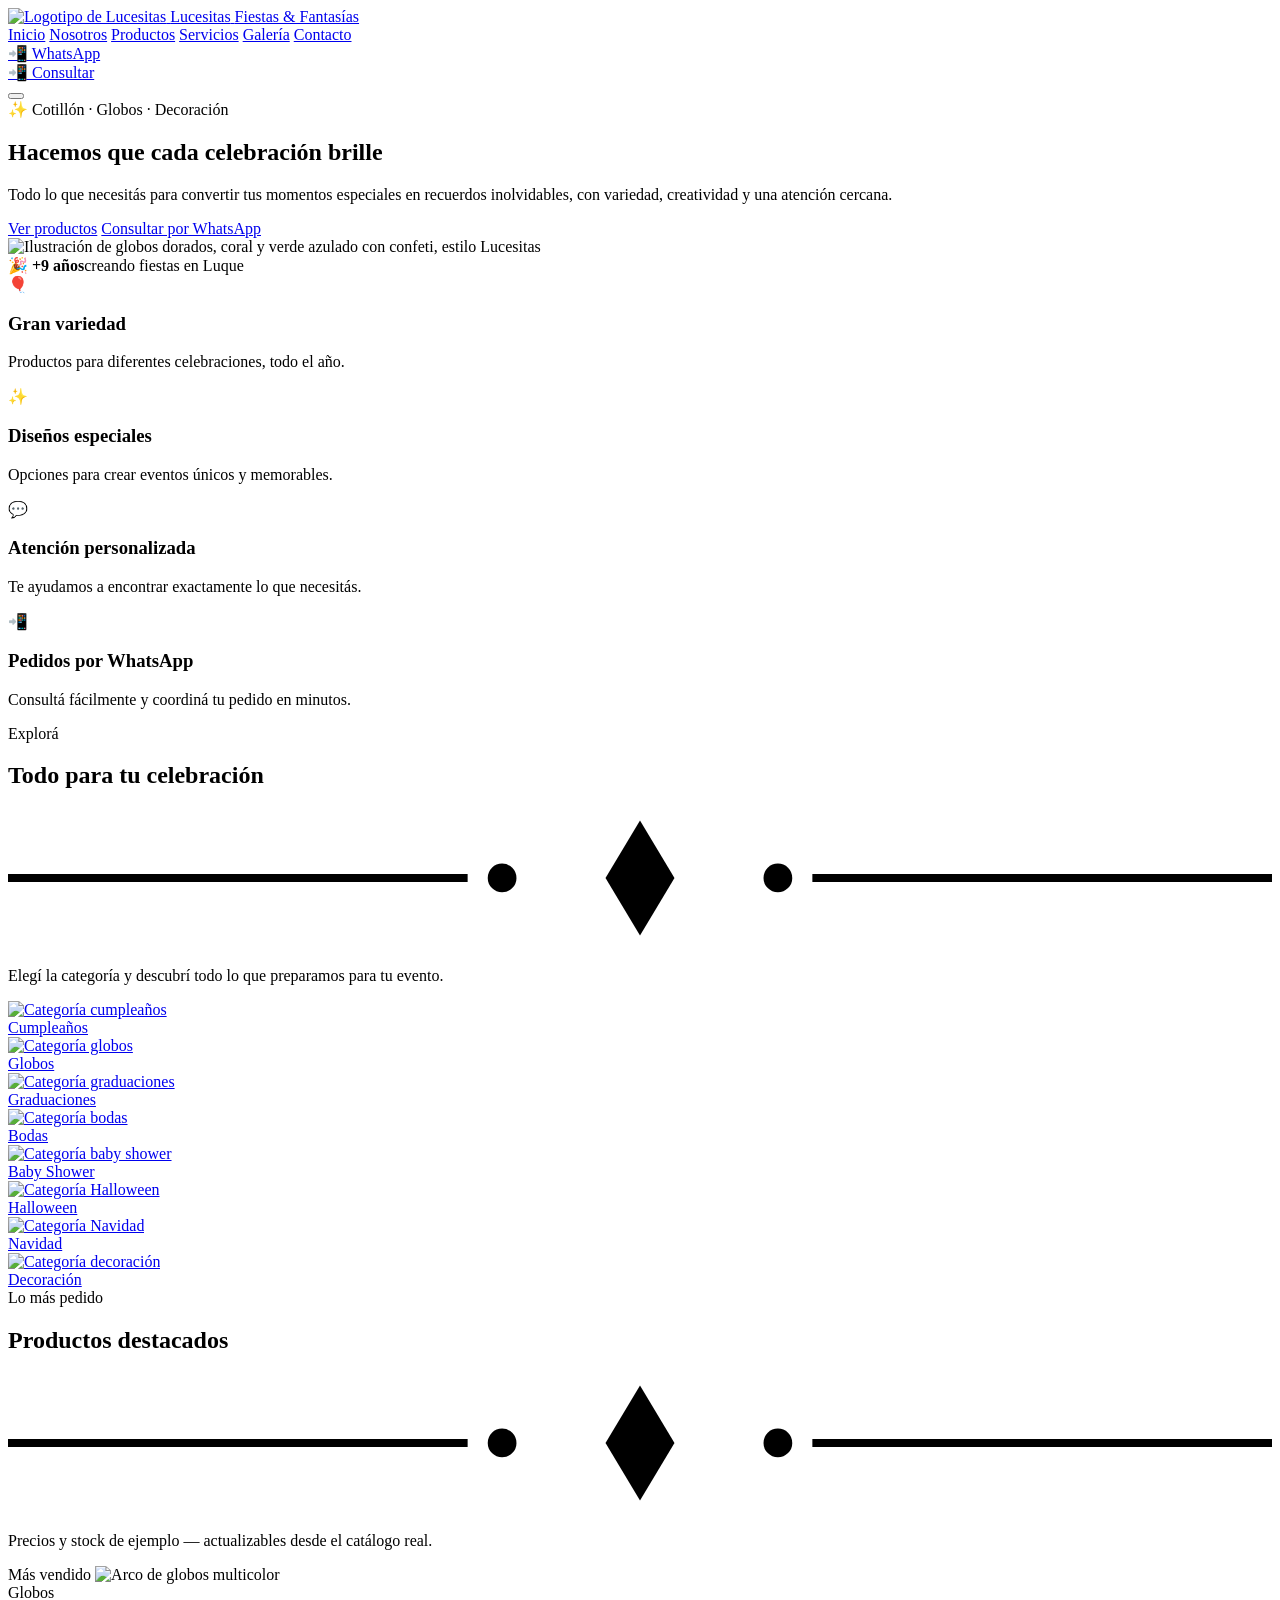
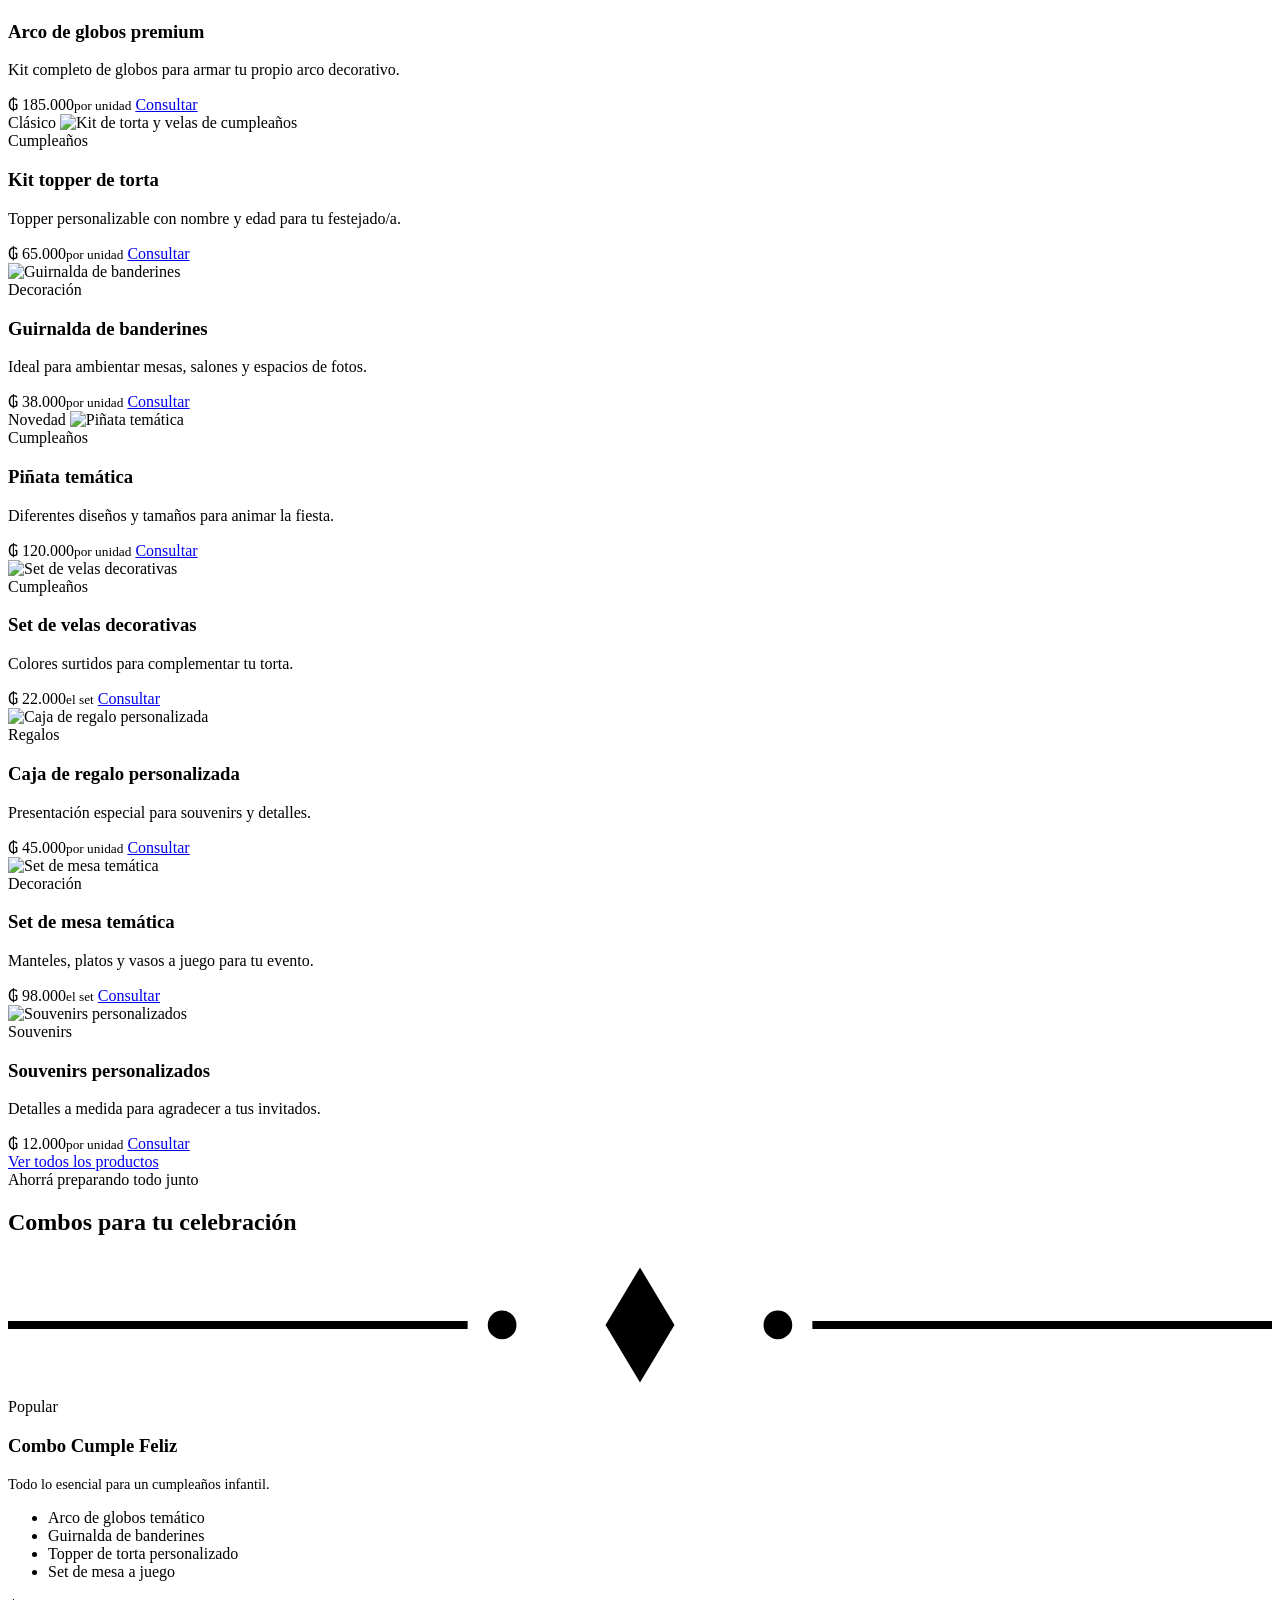
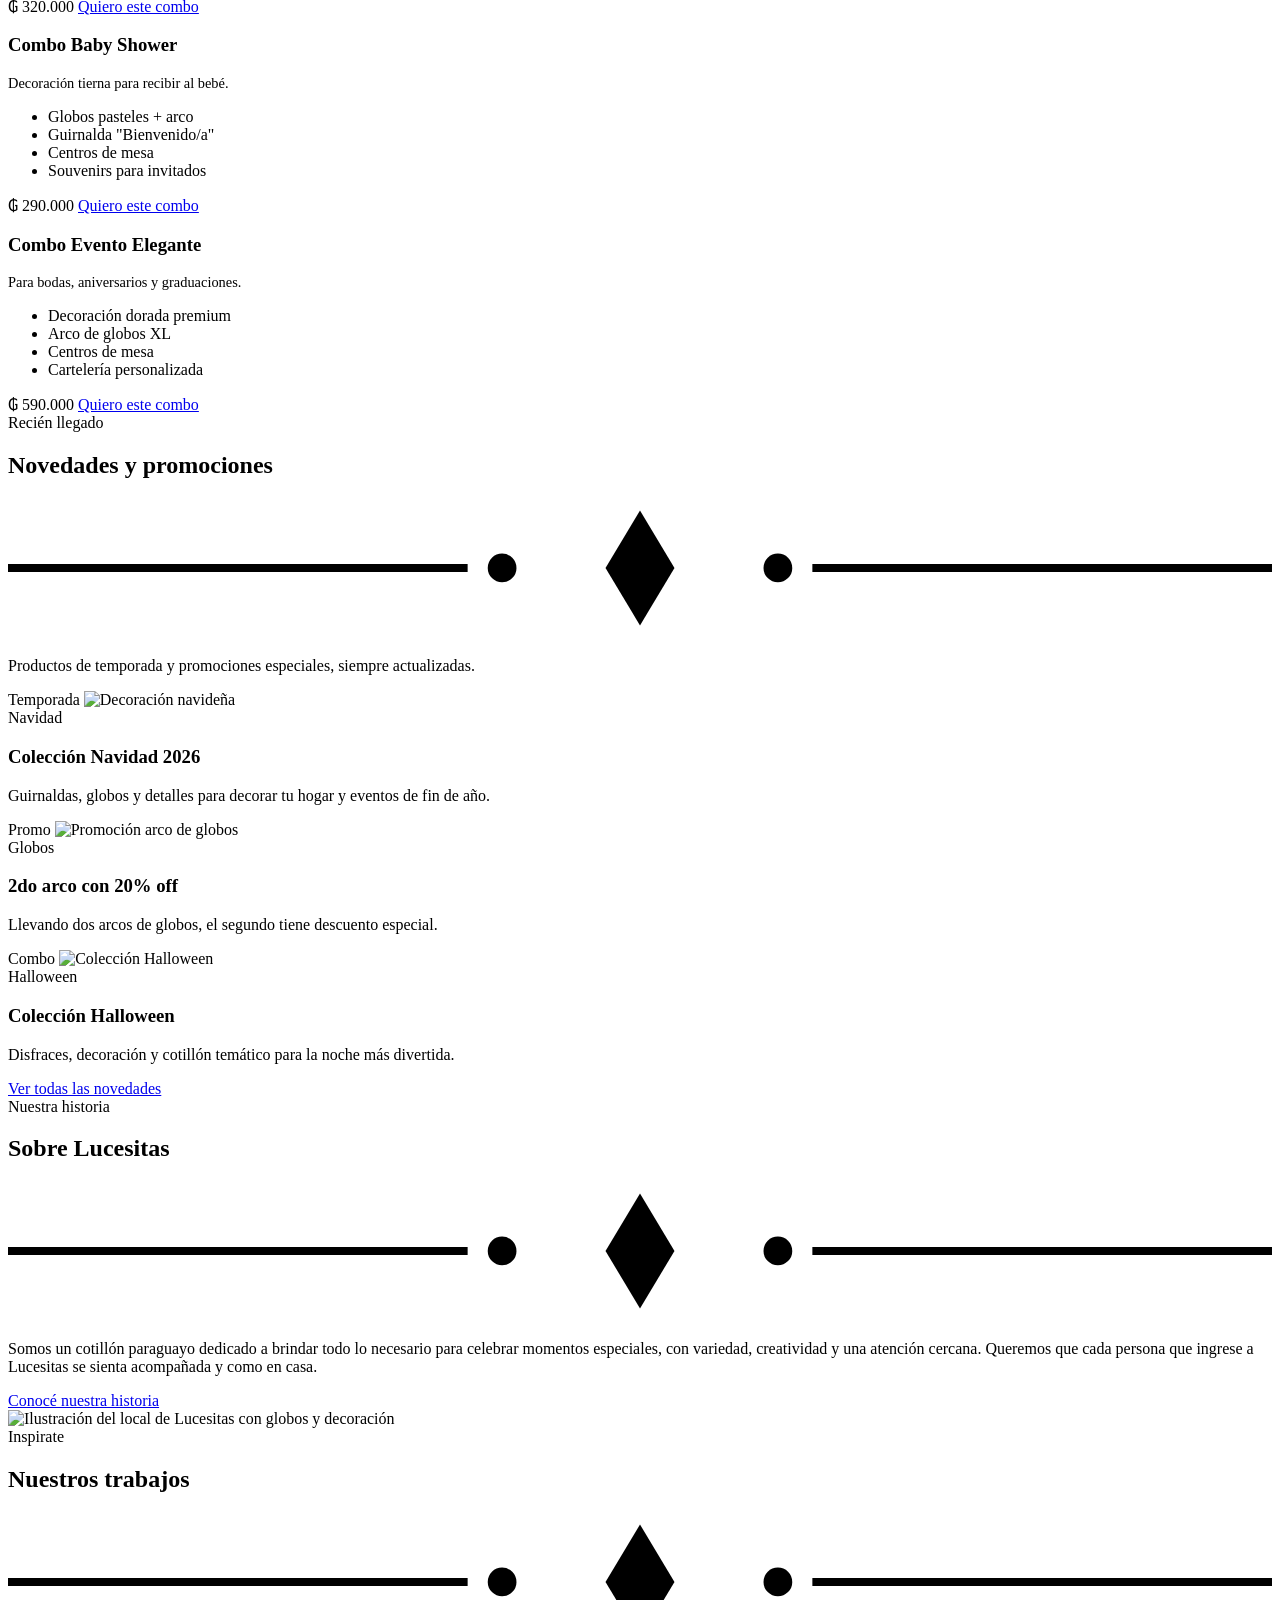
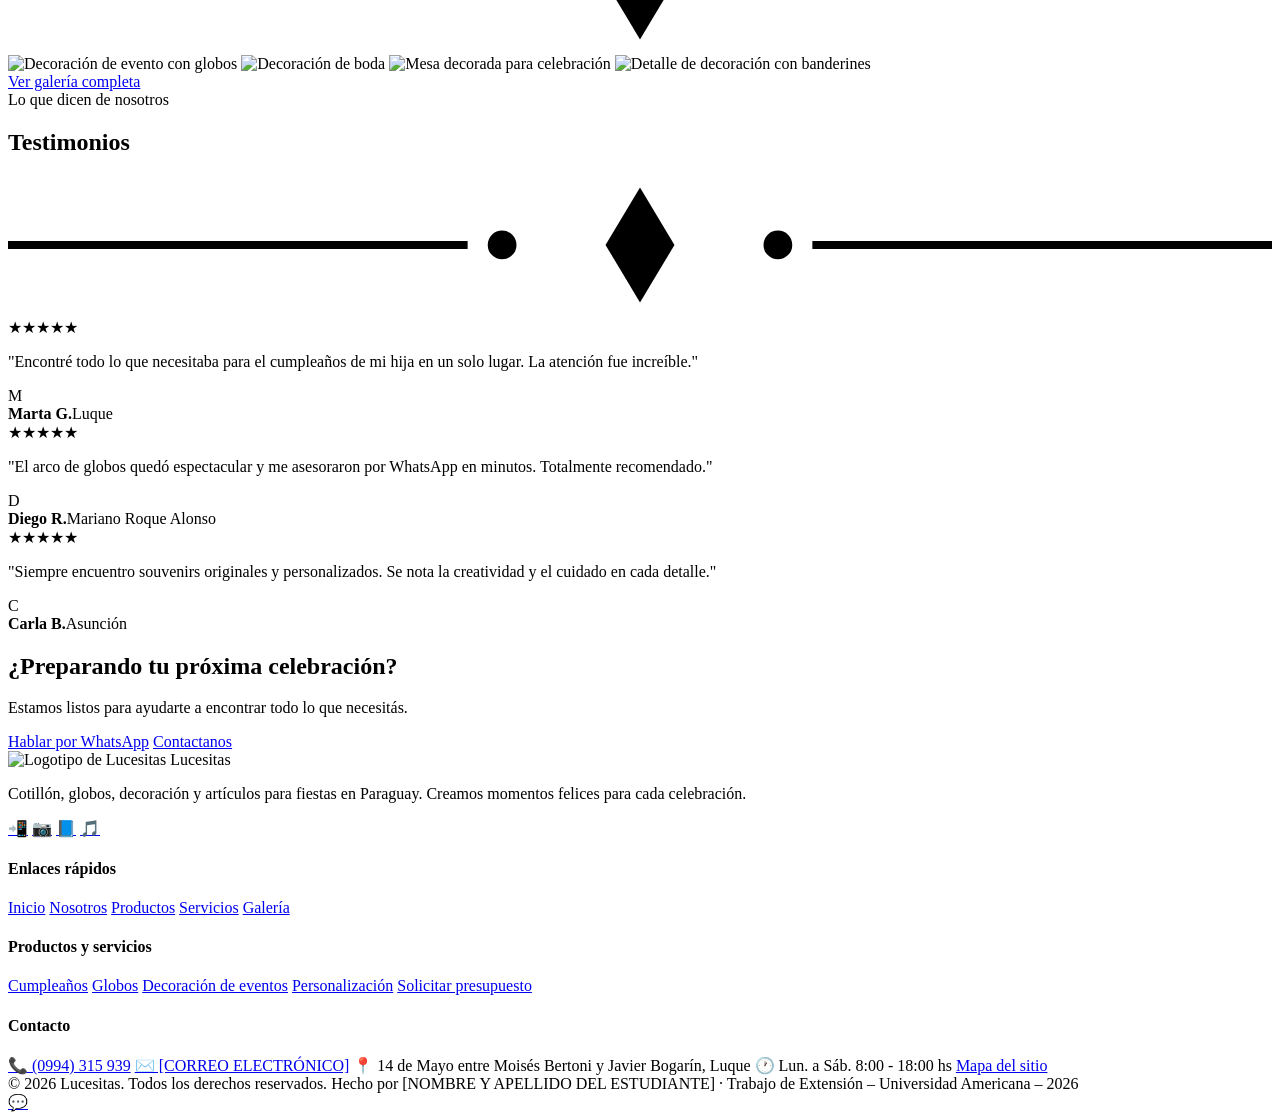
==== index.html @ 7155c74e "Add files via upload" ====
<!DOCTYPE html>
<html lang="es-PY">
<head>
<meta charset="UTF-8">
<meta name="viewport" content="width=device-width, initial-scale=1.0">
<title>Lucesitas | Cotillón y artículos para fiestas en Paraguay</title>
<meta name="description" content="Cotillón, globos, decoración y artículos para toda celebración en Luque, Paraguay. Variedad, creatividad y atención cercana en Lucesitas.">
<meta property="og:title" content="Lucesitas | Cotillón y artículos para fiestas">
<meta property="og:description" content="Todo lo que necesitás para convertir tus momentos especiales en recuerdos inolvidables.">
<meta property="og:type" content="website">
<meta property="og:image" content="assets/images/logo.png">
<link rel="icon" href="assets/images/logo.png" type="image/png">
<link rel="preconnect" href="https://fonts.googleapis.com">
<link href="https://fonts.googleapis.com/css2?family=Playfair+Display:wght@600;700;800&family=Poppins:wght@400;500;600;700&family=Dancing+Script:wght@600;700&display=swap" rel="stylesheet">
<link rel="stylesheet" href="css/style.css">
<!-- Google Analytics: agregar aquí el ID real de medición cuando esté disponible -->
</head>
<body>

<header class="navbar" data-navbar>
  <div class="container navbar__inner">
    <a href="index.html" class="navbar__brand">
      <img src="assets/images/logo.png" alt="Logotipo de Lucesitas" width="46" height="46">
      <span class="navbar__brand-text">
        <span class="navbar__brand-name">Lucesitas</span>
        <span class="navbar__brand-tag">Fiestas &amp; Fantasías</span>
      </span>
    </a>

    <nav class="navbar__links" data-nav-links aria-label="Navegación principal" id="menu-principal">
      <a href="index.html">Inicio</a>
      <a href="nosotros.html">Nosotros</a>
      <a href="productos.html">Productos</a>
      <a href="servicios.html">Servicios</a>
      <a href="galeria.html">Galería</a>
      <a href="contacto.html">Contacto</a>
      <div class="navbar__cta mobile-only">
        <a href="#" class="btn btn-whatsapp btn-sm btn-block" data-whatsapp><span aria-hidden="true">📲</span> WhatsApp</a>
      </div>
    </nav>

    <div class="navbar__cta desktop-only">
      <a href="#" class="btn btn-whatsapp btn-sm" data-whatsapp aria-label="Consultar por WhatsApp"><span aria-hidden="true">📲</span> Consultar</a>
    </div>

    <button class="navbar__toggle" data-nav-toggle aria-label="Abrir menú" aria-expanded="false" aria-controls="menu-principal">
      <span></span><span></span><span></span>
    </button>
  </div>
</header>

<main>

  <!-- HERO -->
  <section class="hero">
    <div class="container hero__grid">
      <div class="hero__content">
        <span class="eyebrow">✨ Cotillón · Globos · Decoración</span>
        <h1>Hacemos que cada celebración brille</h1>
        <p>Todo lo que necesitás para convertir tus momentos especiales en recuerdos inolvidables, con variedad, creatividad y una atención cercana.</p>
        <div class="hero__actions">
          <a href="productos.html" class="btn btn-primary">Ver productos</a>
          <a href="#" class="btn btn-secondary" data-whatsapp>Consultar por WhatsApp</a>
        </div>
      </div>
      <div class="hero__media">
        <img src="assets/images/illus-hero.svg" alt="Ilustración de globos dorados, coral y verde azulado con confeti, estilo Lucesitas" width="800" height="620">
        <div class="hero__badge">
          <span aria-hidden="true">🎉</span>
          <span><strong>+9 años</strong>creando fiestas en Luque</span>
        </div>
      </div>
    </div>
  </section>

  <!-- BENEFICIOS -->
  <section class="section">
    <div class="container">
      <div class="grid grid--4">
        <div class="benefit-card card reveal">
          <div class="benefit-card__icon" aria-hidden="true">🎈</div>
          <h3>Gran variedad</h3>
          <p>Productos para diferentes celebraciones, todo el año.</p>
        </div>
        <div class="benefit-card card reveal">
          <div class="benefit-card__icon" aria-hidden="true">✨</div>
          <h3>Diseños especiales</h3>
          <p>Opciones para crear eventos únicos y memorables.</p>
        </div>
        <div class="benefit-card card reveal">
          <div class="benefit-card__icon" aria-hidden="true">💬</div>
          <h3>Atención personalizada</h3>
          <p>Te ayudamos a encontrar exactamente lo que necesitás.</p>
        </div>
        <div class="benefit-card card reveal">
          <div class="benefit-card__icon" aria-hidden="true">📲</div>
          <h3>Pedidos por WhatsApp</h3>
          <p>Consultá fácilmente y coordiná tu pedido en minutos.</p>
        </div>
      </div>
    </div>
  </section>

  <!-- CATEGORÍAS -->
  <section class="section section--alt">
    <div class="container">
      <div class="section-header">
        <span class="eyebrow">Explorá</span>
        <h2 class="section-title">Todo para tu celebración</h2>
        <svg class="flourish" viewBox="0 0 220 24" aria-hidden="true"><line x1="0" y1="12" x2="80" y2="12" stroke="currentColor" stroke-width="1.4"/><line x1="140" y1="12" x2="220" y2="12" stroke="currentColor" stroke-width="1.4"/><path d="M110 2 L116 12 L110 22 L104 12 Z" fill="currentColor"/><circle cx="86" cy="12" r="2.5" fill="currentColor"/><circle cx="134" cy="12" r="2.5" fill="currentColor"/></svg>
        <p>Elegí la categoría y descubrí todo lo que preparamos para tu evento.</p>
      </div>
      <div class="grid grid--4">
        <a href="productos.html#cumpleanos" class="category-card reveal">
          <img src="assets/images/illus-cat-cumpleanos.svg" alt="Categoría cumpleaños">
          <div class="category-card__overlay"><span>Cumpleaños</span></div>
        </a>
        <a href="productos.html#globos" class="category-card reveal">
          <img src="assets/images/illus-cat-globos.svg" alt="Categoría globos">
          <div class="category-card__overlay"><span>Globos</span></div>
        </a>
        <a href="productos.html#graduaciones" class="category-card reveal">
          <img src="assets/images/illus-cat-graduaciones.svg" alt="Categoría graduaciones">
          <div class="category-card__overlay"><span>Graduaciones</span></div>
        </a>
        <a href="productos.html#bodas" class="category-card reveal">
          <img src="assets/images/illus-cat-bodas.svg" alt="Categoría bodas">
          <div class="category-card__overlay"><span>Bodas</span></div>
        </a>
        <a href="productos.html#babyshower" class="category-card reveal">
          <img src="assets/images/illus-cat-babyshower.svg" alt="Categoría baby shower">
          <div class="category-card__overlay"><span>Baby Shower</span></div>
        </a>
        <a href="productos.html#halloween" class="category-card reveal">
          <img src="assets/images/illus-cat-halloween.svg" alt="Categoría Halloween">
          <div class="category-card__overlay"><span>Halloween</span></div>
        </a>
        <a href="productos.html#navidad" class="category-card reveal">
          <img src="assets/images/illus-cat-navidad.svg" alt="Categoría Navidad">
          <div class="category-card__overlay"><span>Navidad</span></div>
        </a>
        <a href="productos.html#decoracion" class="category-card reveal">
          <img src="assets/images/illus-cat-decoracion.svg" alt="Categoría decoración">
          <div class="category-card__overlay"><span>Decoración</span></div>
        </a>
      </div>
    </div>
  </section>

  <!-- PRODUCTOS DESTACADOS -->
  <section class="section">
    <div class="container">
      <div class="section-header">
        <span class="eyebrow">Lo más pedido</span>
        <h2 class="section-title">Productos destacados</h2>
        <svg class="flourish" viewBox="0 0 220 24" aria-hidden="true"><line x1="0" y1="12" x2="80" y2="12" stroke="currentColor" stroke-width="1.4"/><line x1="140" y1="12" x2="220" y2="12" stroke="currentColor" stroke-width="1.4"/><path d="M110 2 L116 12 L110 22 L104 12 Z" fill="currentColor"/><circle cx="86" cy="12" r="2.5" fill="currentColor"/><circle cx="134" cy="12" r="2.5" fill="currentColor"/></svg>
        <p class="placeholder-note">Precios y stock de ejemplo — actualizables desde el catálogo real.</p>
      </div>
      <div class="grid grid--4">

        <article class="product-card card reveal">
          <div class="product-card__media">
            <span class="product-card__badge">Más vendido</span>
            <img src="assets/images/illus-prod-arco.svg" alt="Arco de globos multicolor">
          </div>
          <div class="product-card__body">
            <span class="product-card__category">Globos</span>
            <h3>Arco de globos premium</h3>
            <p>Kit completo de globos para armar tu propio arco decorativo.</p>
            <div class="product-card__footer">
              <span class="product-card__price">₲ 185.000<small>por unidad</small></span>
              <a href="#" class="btn btn-outline-gold btn-sm" data-whatsapp-product="Arco de globos premium" data-whatsapp-price="₲ 185.000">Consultar</a>
            </div>
          </div>
        </article>

        <article class="product-card card reveal">
          <div class="product-card__media">
            <span class="product-card__badge product-card__badge--gold">Clásico</span>
            <img src="assets/images/illus-prod-torta.svg" alt="Kit de torta y velas de cumpleaños">
          </div>
          <div class="product-card__body">
            <span class="product-card__category">Cumpleaños</span>
            <h3>Kit topper de torta</h3>
            <p>Topper personalizable con nombre y edad para tu festejado/a.</p>
            <div class="product-card__footer">
              <span class="product-card__price">₲ 65.000<small>por unidad</small></span>
              <a href="#" class="btn btn-outline-gold btn-sm" data-whatsapp-product="Kit topper de torta" data-whatsapp-price="₲ 65.000">Consultar</a>
            </div>
          </div>
        </article>

        <article class="product-card card reveal">
          <div class="product-card__media">
            <img src="assets/images/illus-prod-guirnalda.svg" alt="Guirnalda de banderines">
          </div>
          <div class="product-card__body">
            <span class="product-card__category">Decoración</span>
            <h3>Guirnalda de banderines</h3>
            <p>Ideal para ambientar mesas, salones y espacios de fotos.</p>
            <div class="product-card__footer">
              <span class="product-card__price">₲ 38.000<small>por unidad</small></span>
              <a href="#" class="btn btn-outline-gold btn-sm" data-whatsapp-product="Guirnalda de banderines" data-whatsapp-price="₲ 38.000">Consultar</a>
            </div>
          </div>
        </article>

        <article class="product-card card reveal">
          <div class="product-card__media">
            <span class="product-card__badge product-card__badge--teal">Novedad</span>
            <img src="assets/images/illus-prod-pinata.svg" alt="Piñata temática">
          </div>
          <div class="product-card__body">
            <span class="product-card__category">Cumpleaños</span>
            <h3>Piñata temática</h3>
            <p>Diferentes diseños y tamaños para animar la fiesta.</p>
            <div class="product-card__footer">
              <span class="product-card__price">₲ 120.000<small>por unidad</small></span>
              <a href="#" class="btn btn-outline-gold btn-sm" data-whatsapp-product="Piñata temática" data-whatsapp-price="₲ 120.000">Consultar</a>
            </div>
          </div>
        </article>

        <article class="product-card card reveal">
          <div class="product-card__media">
            <img src="assets/images/illus-prod-velas.svg" alt="Set de velas decorativas">
          </div>
          <div class="product-card__body">
            <span class="product-card__category">Cumpleaños</span>
            <h3>Set de velas decorativas</h3>
            <p>Colores surtidos para complementar tu torta.</p>
            <div class="product-card__footer">
              <span class="product-card__price">₲ 22.000<small>el set</small></span>
              <a href="#" class="btn btn-outline-gold btn-sm" data-whatsapp-product="Set de velas decorativas" data-whatsapp-price="₲ 22.000">Consultar</a>
            </div>
          </div>
        </article>

        <article class="product-card card reveal">
          <div class="product-card__media">
            <img src="assets/images/illus-prod-regalo.svg" alt="Caja de regalo personalizada">
          </div>
          <div class="product-card__body">
            <span class="product-card__category">Regalos</span>
            <h3>Caja de regalo personalizada</h3>
            <p>Presentación especial para souvenirs y detalles.</p>
            <div class="product-card__footer">
              <span class="product-card__price">₲ 45.000<small>por unidad</small></span>
              <a href="#" class="btn btn-outline-gold btn-sm" data-whatsapp-product="Caja de regalo personalizada" data-whatsapp-price="₲ 45.000">Consultar</a>
            </div>
          </div>
        </article>

        <article class="product-card card reveal">
          <div class="product-card__media">
            <img src="assets/images/illus-prod-mesa.svg" alt="Set de mesa temática">
          </div>
          <div class="product-card__body">
            <span class="product-card__category">Decoración</span>
            <h3>Set de mesa temática</h3>
            <p>Manteles, platos y vasos a juego para tu evento.</p>
            <div class="product-card__footer">
              <span class="product-card__price">₲ 98.000<small>el set</small></span>
              <a href="#" class="btn btn-outline-gold btn-sm" data-whatsapp-product="Set de mesa temática" data-whatsapp-price="₲ 98.000">Consultar</a>
            </div>
          </div>
        </article>

        <article class="product-card card reveal">
          <div class="product-card__media">
            <img src="assets/images/illus-prod-souvenir.svg" alt="Souvenirs personalizados">
          </div>
          <div class="product-card__body">
            <span class="product-card__category">Souvenirs</span>
            <h3>Souvenirs personalizados</h3>
            <p>Detalles a medida para agradecer a tus invitados.</p>
            <div class="product-card__footer">
              <span class="product-card__price">₲ 12.000<small>por unidad</small></span>
              <a href="#" class="btn btn-outline-gold btn-sm" data-whatsapp-product="Souvenirs personalizados" data-whatsapp-price="₲ 12.000">Consultar</a>
            </div>
          </div>
        </article>

      </div>
      <div class="text-center mt-lg">
        <a href="productos.html" class="btn btn-primary">Ver todos los productos</a>
      </div>
    </div>
  </section>

  <!-- COMBOS -->
  <section class="section section--alt">
    <div class="container">
      <div class="section-header">
        <span class="eyebrow">Ahorrá preparando todo junto</span>
        <h2 class="section-title">Combos para tu celebración</h2>
        <svg class="flourish" viewBox="0 0 220 24" aria-hidden="true"><line x1="0" y1="12" x2="80" y2="12" stroke="currentColor" stroke-width="1.4"/><line x1="140" y1="12" x2="220" y2="12" stroke="currentColor" stroke-width="1.4"/><path d="M110 2 L116 12 L110 22 L104 12 Z" fill="currentColor"/><circle cx="86" cy="12" r="2.5" fill="currentColor"/><circle cx="134" cy="12" r="2.5" fill="currentColor"/></svg>
      </div>
      <div class="grid grid--3">
        <div class="combo-card card reveal">
          <span class="combo-card__ribbon">Popular</span>
          <h3>Combo Cumple Feliz</h3>
          <p style="font-size:0.9rem; color:var(--color-text-muted);">Todo lo esencial para un cumpleaños infantil.</p>
          <ul>
            <li>Arco de globos temático</li>
            <li>Guirnalda de banderines</li>
            <li>Topper de torta personalizado</li>
            <li>Set de mesa a juego</li>
          </ul>
          <span class="combo-card__price">₲ 320.000</span>
          <a href="#" class="btn btn-primary btn-block" data-whatsapp-product="Combo Cumple Feliz" data-whatsapp-price="₲ 320.000">Quiero este combo</a>
        </div>
        <div class="combo-card card reveal">
          <h3>Combo Baby Shower</h3>
          <p style="font-size:0.9rem; color:var(--color-text-muted);">Decoración tierna para recibir al bebé.</p>
          <ul>
            <li>Globos pasteles + arco</li>
            <li>Guirnalda "Bienvenido/a"</li>
            <li>Centros de mesa</li>
            <li>Souvenirs para invitados</li>
          </ul>
          <span class="combo-card__price">₲ 290.000</span>
          <a href="#" class="btn btn-primary btn-block" data-whatsapp-product="Combo Baby Shower" data-whatsapp-price="₲ 290.000">Quiero este combo</a>
        </div>
        <div class="combo-card card reveal">
          <h3>Combo Evento Elegante</h3>
          <p style="font-size:0.9rem; color:var(--color-text-muted);">Para bodas, aniversarios y graduaciones.</p>
          <ul>
            <li>Decoración dorada premium</li>
            <li>Arco de globos XL</li>
            <li>Centros de mesa</li>
            <li>Cartelería personalizada</li>
          </ul>
          <span class="combo-card__price">₲ 590.000</span>
          <a href="#" class="btn btn-primary btn-block" data-whatsapp-product="Combo Evento Elegante" data-whatsapp-price="₲ 590.000">Quiero este combo</a>
        </div>
      </div>
    </div>
  </section>

  <!-- NOVEDADES -->
  <section class="section">
    <div class="container">
      <div class="section-header">
        <span class="eyebrow">Recién llegado</span>
        <h2 class="section-title">Novedades y promociones</h2>
        <svg class="flourish" viewBox="0 0 220 24" aria-hidden="true"><line x1="0" y1="12" x2="80" y2="12" stroke="currentColor" stroke-width="1.4"/><line x1="140" y1="12" x2="220" y2="12" stroke="currentColor" stroke-width="1.4"/><path d="M110 2 L116 12 L110 22 L104 12 Z" fill="currentColor"/><circle cx="86" cy="12" r="2.5" fill="currentColor"/><circle cx="134" cy="12" r="2.5" fill="currentColor"/></svg>
        <p>Productos de temporada y promociones especiales, siempre actualizadas.</p>
      </div>
      <div class="grid grid--3">
        <article class="product-card card reveal">
          <div class="product-card__media">
            <span class="product-card__badge product-card__badge--teal">Temporada</span>
            <img src="assets/images/illus-cat-navidad.svg" alt="Decoración navideña">
          </div>
          <div class="product-card__body">
            <span class="product-card__category">Navidad</span>
            <h3>Colección Navidad 2026</h3>
            <p>Guirnaldas, globos y detalles para decorar tu hogar y eventos de fin de año.</p>
          </div>
        </article>
        <article class="product-card card reveal">
          <div class="product-card__media">
            <span class="product-card__badge">Promo</span>
            <img src="assets/images/illus-prod-arco.svg" alt="Promoción arco de globos">
          </div>
          <div class="product-card__body">
            <span class="product-card__category">Globos</span>
            <h3>2do arco con 20% off</h3>
            <p>Llevando dos arcos de globos, el segundo tiene descuento especial.</p>
          </div>
        </article>
        <article class="product-card card reveal">
          <div class="product-card__media">
            <span class="product-card__badge product-card__badge--gold">Combo</span>
            <img src="assets/images/illus-cat-halloween.svg" alt="Colección Halloween">
          </div>
          <div class="product-card__body">
            <span class="product-card__category">Halloween</span>
            <h3>Colección Halloween</h3>
            <p>Disfraces, decoración y cotillón temático para la noche más divertida.</p>
          </div>
        </article>
      </div>
      <div class="text-center mt-lg">
        <a href="productos.html" class="btn btn-outline-gold">Ver todas las novedades</a>
      </div>
    </div>
  </section>

  <!-- SOBRE LUCESITAS -->
  <section class="section section--alt">
    <div class="container two-col">
      <div class="reveal">
        <span class="eyebrow">Nuestra historia</span>
        <h2 class="section-title">Sobre Lucesitas</h2>
        <svg class="flourish flourish--left" viewBox="0 0 220 24" aria-hidden="true"><line x1="0" y1="12" x2="80" y2="12" stroke="currentColor" stroke-width="1.4"/><line x1="140" y1="12" x2="220" y2="12" stroke="currentColor" stroke-width="1.4"/><path d="M110 2 L116 12 L110 22 L104 12 Z" fill="currentColor"/><circle cx="86" cy="12" r="2.5" fill="currentColor"/><circle cx="134" cy="12" r="2.5" fill="currentColor"/></svg>
        <p>Somos un cotillón paraguayo dedicado a brindar todo lo necesario para celebrar momentos especiales, con variedad, creatividad y una atención cercana. Queremos que cada persona que ingrese a Lucesitas se sienta acompañada y como en casa.</p>
        <a href="nosotros.html" class="btn btn-primary mt-lg" style="margin-top:1.6rem;">Conocé nuestra historia</a>
      </div>
      <div class="two-col__media reveal">
        <img src="assets/images/illus-about.svg" alt="Ilustración del local de Lucesitas con globos y decoración" width="800" height="600">
      </div>
    </div>
  </section>

  <!-- GALERÍA PREVIEW -->
  <section class="section">
    <div class="container">
      <div class="section-header">
        <span class="eyebrow">Inspirate</span>
        <h2 class="section-title">Nuestros trabajos</h2>
        <svg class="flourish" viewBox="0 0 220 24" aria-hidden="true"><line x1="0" y1="12" x2="80" y2="12" stroke="currentColor" stroke-width="1.4"/><line x1="140" y1="12" x2="220" y2="12" stroke="currentColor" stroke-width="1.4"/><path d="M110 2 L116 12 L110 22 L104 12 Z" fill="currentColor"/><circle cx="86" cy="12" r="2.5" fill="currentColor"/><circle cx="134" cy="12" r="2.5" fill="currentColor"/></svg>
      </div>
      <div class="grid grid--4">
        <img class="reveal" style="border-radius:var(--radius-md); box-shadow:var(--shadow-sm); aspect-ratio:1/1; object-fit:cover;" src="assets/images/illus-gallery-evento.svg" alt="Decoración de evento con globos">
        <img class="reveal" style="border-radius:var(--radius-md); box-shadow:var(--shadow-sm); aspect-ratio:1/1; object-fit:cover;" src="assets/images/illus-gallery-boda.svg" alt="Decoración de boda">
        <img class="reveal" style="border-radius:var(--radius-md); box-shadow:var(--shadow-sm); aspect-ratio:1/1; object-fit:cover;" src="assets/images/illus-gallery-mesa.svg" alt="Mesa decorada para celebración">
        <img class="reveal" style="border-radius:var(--radius-md); box-shadow:var(--shadow-sm); aspect-ratio:1/1; object-fit:cover;" src="assets/images/illus-gallery-decoracion.svg" alt="Detalle de decoración con banderines">
      </div>
      <div class="text-center mt-lg">
        <a href="galeria.html" class="btn btn-outline-gold">Ver galería completa</a>
      </div>
    </div>
  </section>

  <!-- TESTIMONIOS -->
  <section class="section section--alt">
    <div class="container">
      <div class="section-header">
        <span class="eyebrow">Lo que dicen de nosotros</span>
        <h2 class="section-title">Testimonios</h2>
        <svg class="flourish" viewBox="0 0 220 24" aria-hidden="true"><line x1="0" y1="12" x2="80" y2="12" stroke="currentColor" stroke-width="1.4"/><line x1="140" y1="12" x2="220" y2="12" stroke="currentColor" stroke-width="1.4"/><path d="M110 2 L116 12 L110 22 L104 12 Z" fill="currentColor"/><circle cx="86" cy="12" r="2.5" fill="currentColor"/><circle cx="134" cy="12" r="2.5" fill="currentColor"/></svg>
      </div>
      <div class="grid grid--3">
        <div class="testimonial-card card reveal">
          <div class="testimonial-card__stars" aria-label="5 de 5 estrellas">★★★★★</div>
          <p>"Encontré todo lo que necesitaba para el cumpleaños de mi hija en un solo lugar. La atención fue increíble."</p>
          <div class="testimonial-card__author">
            <div class="testimonial-card__avatar">M</div>
            <div><strong>Marta G.</strong><span>Luque</span></div>
          </div>
        </div>
        <div class="testimonial-card card reveal">
          <div class="testimonial-card__stars" aria-label="5 de 5 estrellas">★★★★★</div>
          <p>"El arco de globos quedó espectacular y me asesoraron por WhatsApp en minutos. Totalmente recomendado."</p>
          <div class="testimonial-card__author">
            <div class="testimonial-card__avatar">D</div>
            <div><strong>Diego R.</strong><span>Mariano Roque Alonso</span></div>
          </div>
        </div>
        <div class="testimonial-card card reveal">
          <div class="testimonial-card__stars" aria-label="5 de 5 estrellas">★★★★★</div>
          <p>"Siempre encuentro souvenirs originales y personalizados. Se nota la creatividad y el cuidado en cada detalle."</p>
          <div class="testimonial-card__author">
            <div class="testimonial-card__avatar">C</div>
            <div><strong>Carla B.</strong><span>Asunción</span></div>
          </div>
        </div>
      </div>
    </div>
  </section>

  <!-- CTA FINAL -->
  <section class="section">
    <div class="container">
      <div class="cta-final reveal">
        <h2>¿Preparando tu próxima celebración?</h2>
        <p>Estamos listos para ayudarte a encontrar todo lo que necesitás.</p>
        <div class="cta-final__actions">
          <a href="#" class="btn btn-whatsapp" data-whatsapp>Hablar por WhatsApp</a>
          <a href="contacto.html" class="btn btn-secondary">Contactanos</a>
        </div>
      </div>
    </div>
  </section>

</main>

<footer class="footer">
  <div class="container">
    <div class="footer__grid">
      <div>
        <div class="footer__brand">
          <img src="assets/images/logo.png" alt="Logotipo de Lucesitas" width="42" height="42">
          <span class="footer__brand-name">Lucesitas</span>
        </div>
        <p>Cotillón, globos, decoración y artículos para fiestas en Paraguay. Creamos momentos felices para cada celebración.</p>
        <div class="footer__social">
          <a href="#" data-whatsapp aria-label="WhatsApp" target="_blank" rel="noopener noreferrer">📲</a>
          <a href="[ENLACE DE INSTAGRAM]" aria-label="Instagram" target="_blank" rel="noopener noreferrer">📷</a>
          <a href="[ENLACE DE FACEBOOK]" aria-label="Facebook" target="_blank" rel="noopener noreferrer">📘</a>
          <a href="[ENLACE DE TIKTOK]" aria-label="TikTok" target="_blank" rel="noopener noreferrer">🎵</a>
        </div>
      </div>

      <div>
        <h4>Enlaces rápidos</h4>
        <div class="footer__links">
          <a href="index.html">Inicio</a>
          <a href="nosotros.html">Nosotros</a>
          <a href="productos.html">Productos</a>
          <a href="servicios.html">Servicios</a>
          <a href="galeria.html">Galería</a>
        </div>
      </div>

      <div>
        <h4>Productos y servicios</h4>
        <div class="footer__links">
          <a href="productos.html#cumpleanos">Cumpleaños</a>
          <a href="productos.html#globos">Globos</a>
          <a href="servicios.html">Decoración de eventos</a>
          <a href="servicios.html">Personalización</a>
          <a href="contacto.html">Solicitar presupuesto</a>
        </div>
      </div>

      <div>
        <h4>Contacto</h4>
        <div class="footer__links">
          <a href="tel:+595994315939">📞 (0994) 315 939</a>
          <a href="mailto:[CORREO ELECTRÓNICO]">✉️ [CORREO ELECTRÓNICO]</a>
          <span>📍 14 de Mayo entre Moisés Bertoni y Javier Bogarín, Luque</span>
          <span>🕐 Lun. a Sáb. 8:00 - 18:00 hs</span>
          <a href="contacto.html#mapa-sitio">Mapa del sitio</a>
        </div>
      </div>
    </div>

    <div class="footer__bottom">
      <span>© 2026 Lucesitas. Todos los derechos reservados.</span>
      <span>Hecho por [NOMBRE Y APELLIDO DEL ESTUDIANTE] · Trabajo de Extensión – Universidad Americana – 2026</span>
    </div>
  </div>
</footer>

<a href="#" class="whatsapp-float" data-whatsapp aria-label="Consultar por WhatsApp"><span aria-hidden="true">💬</span></a>

<script src="js/script.js"></script>
</body>
</html>
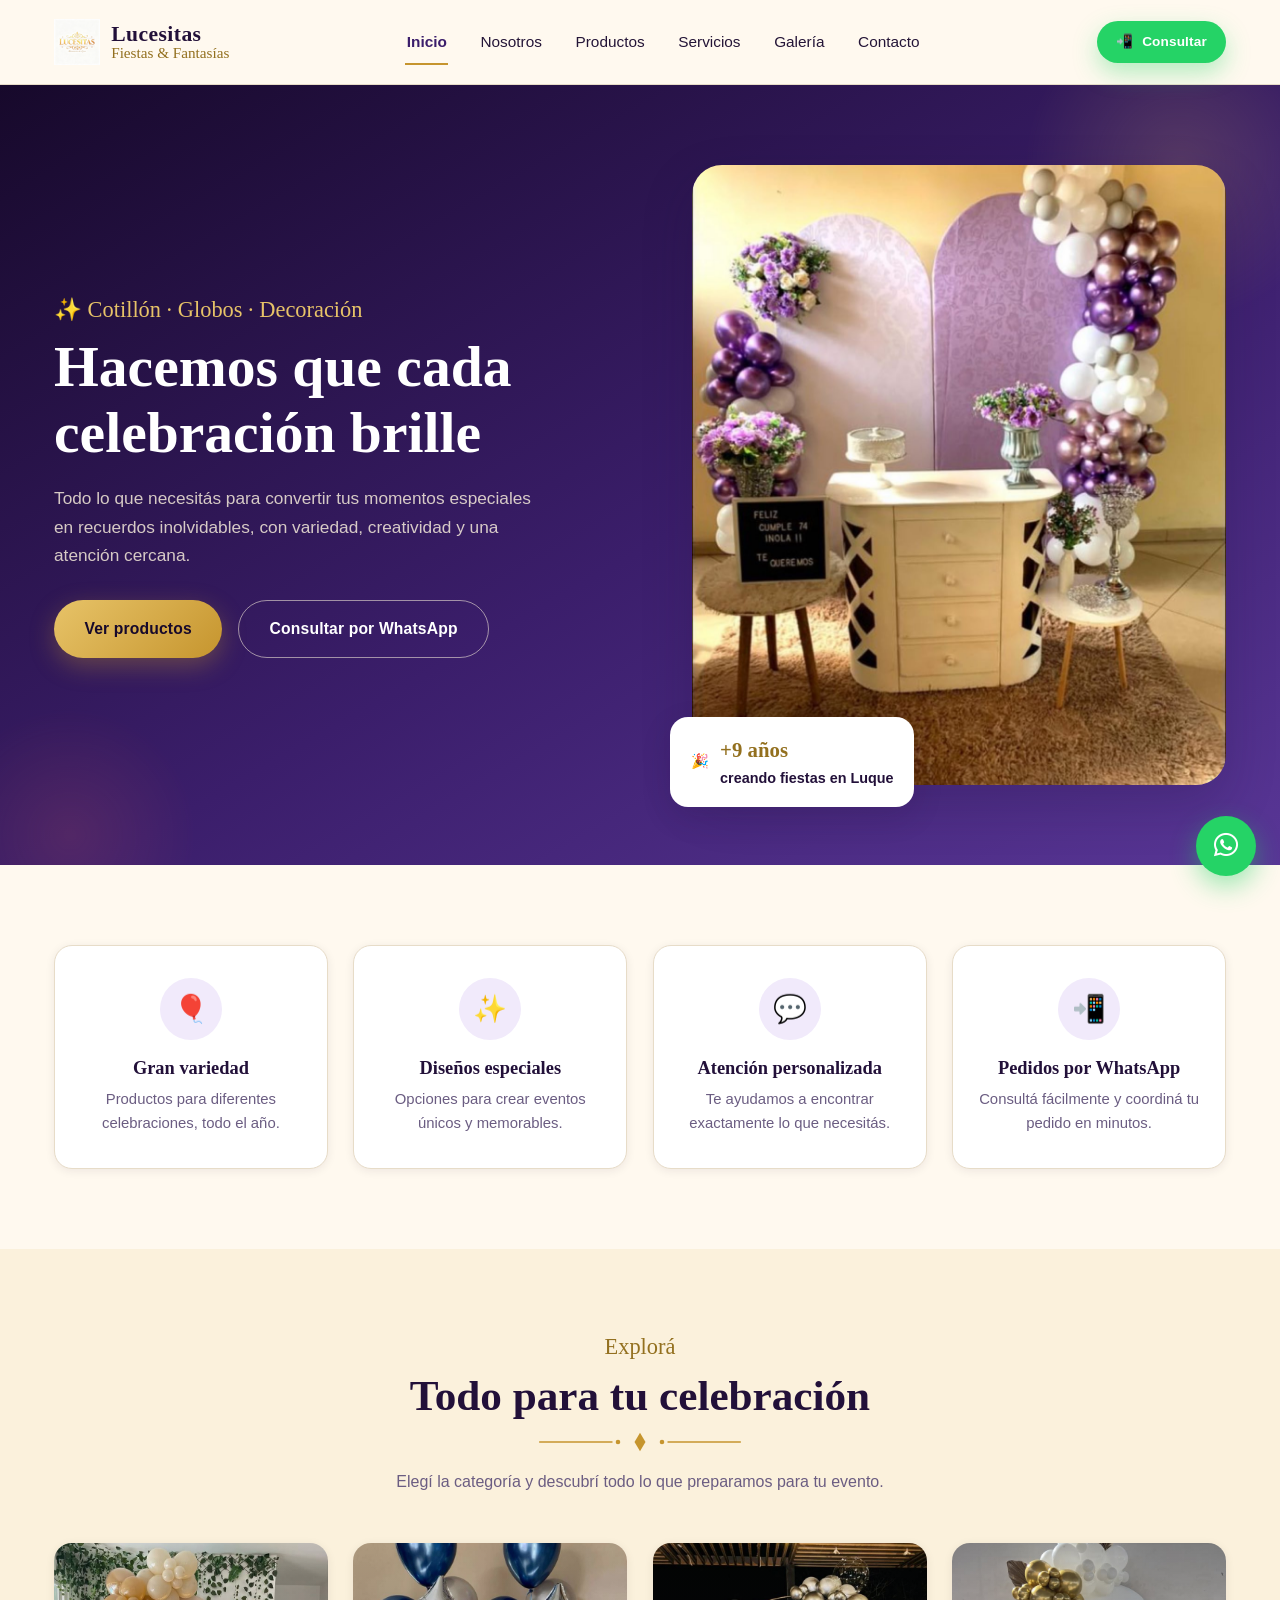
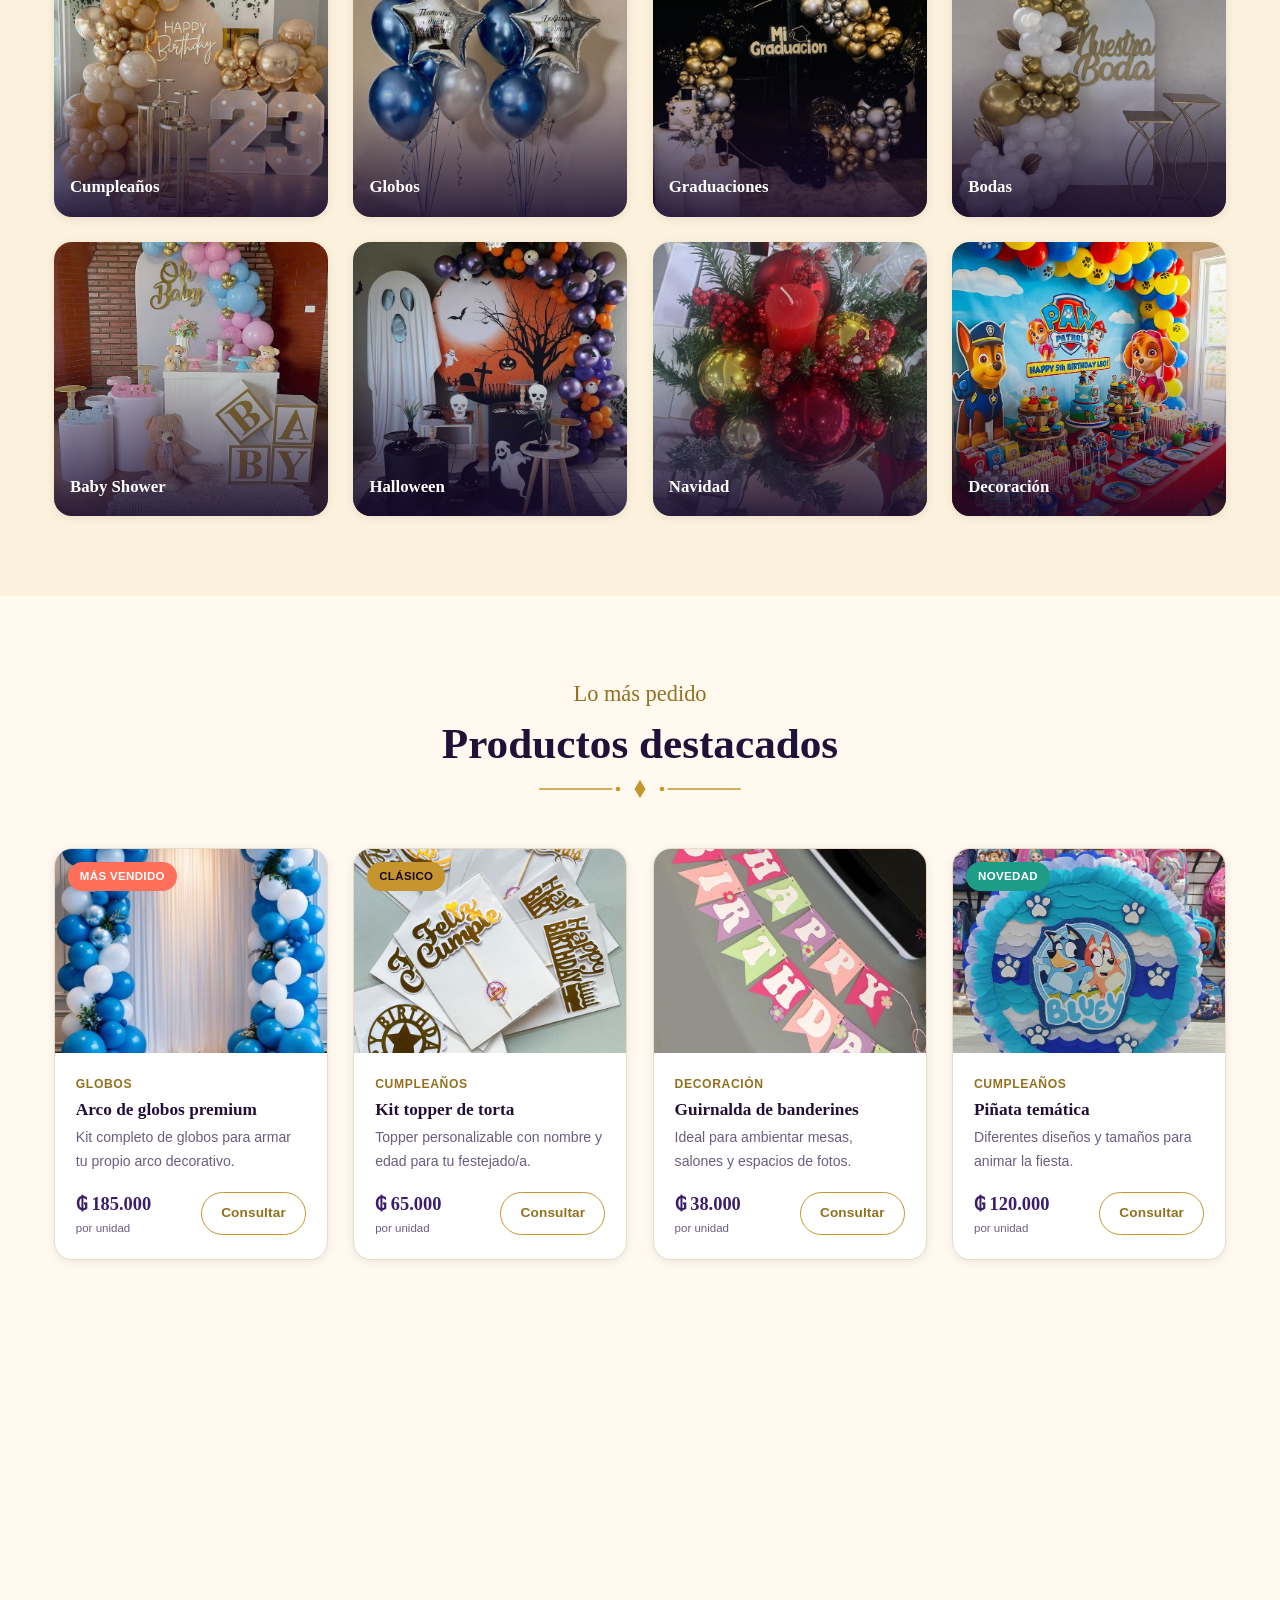
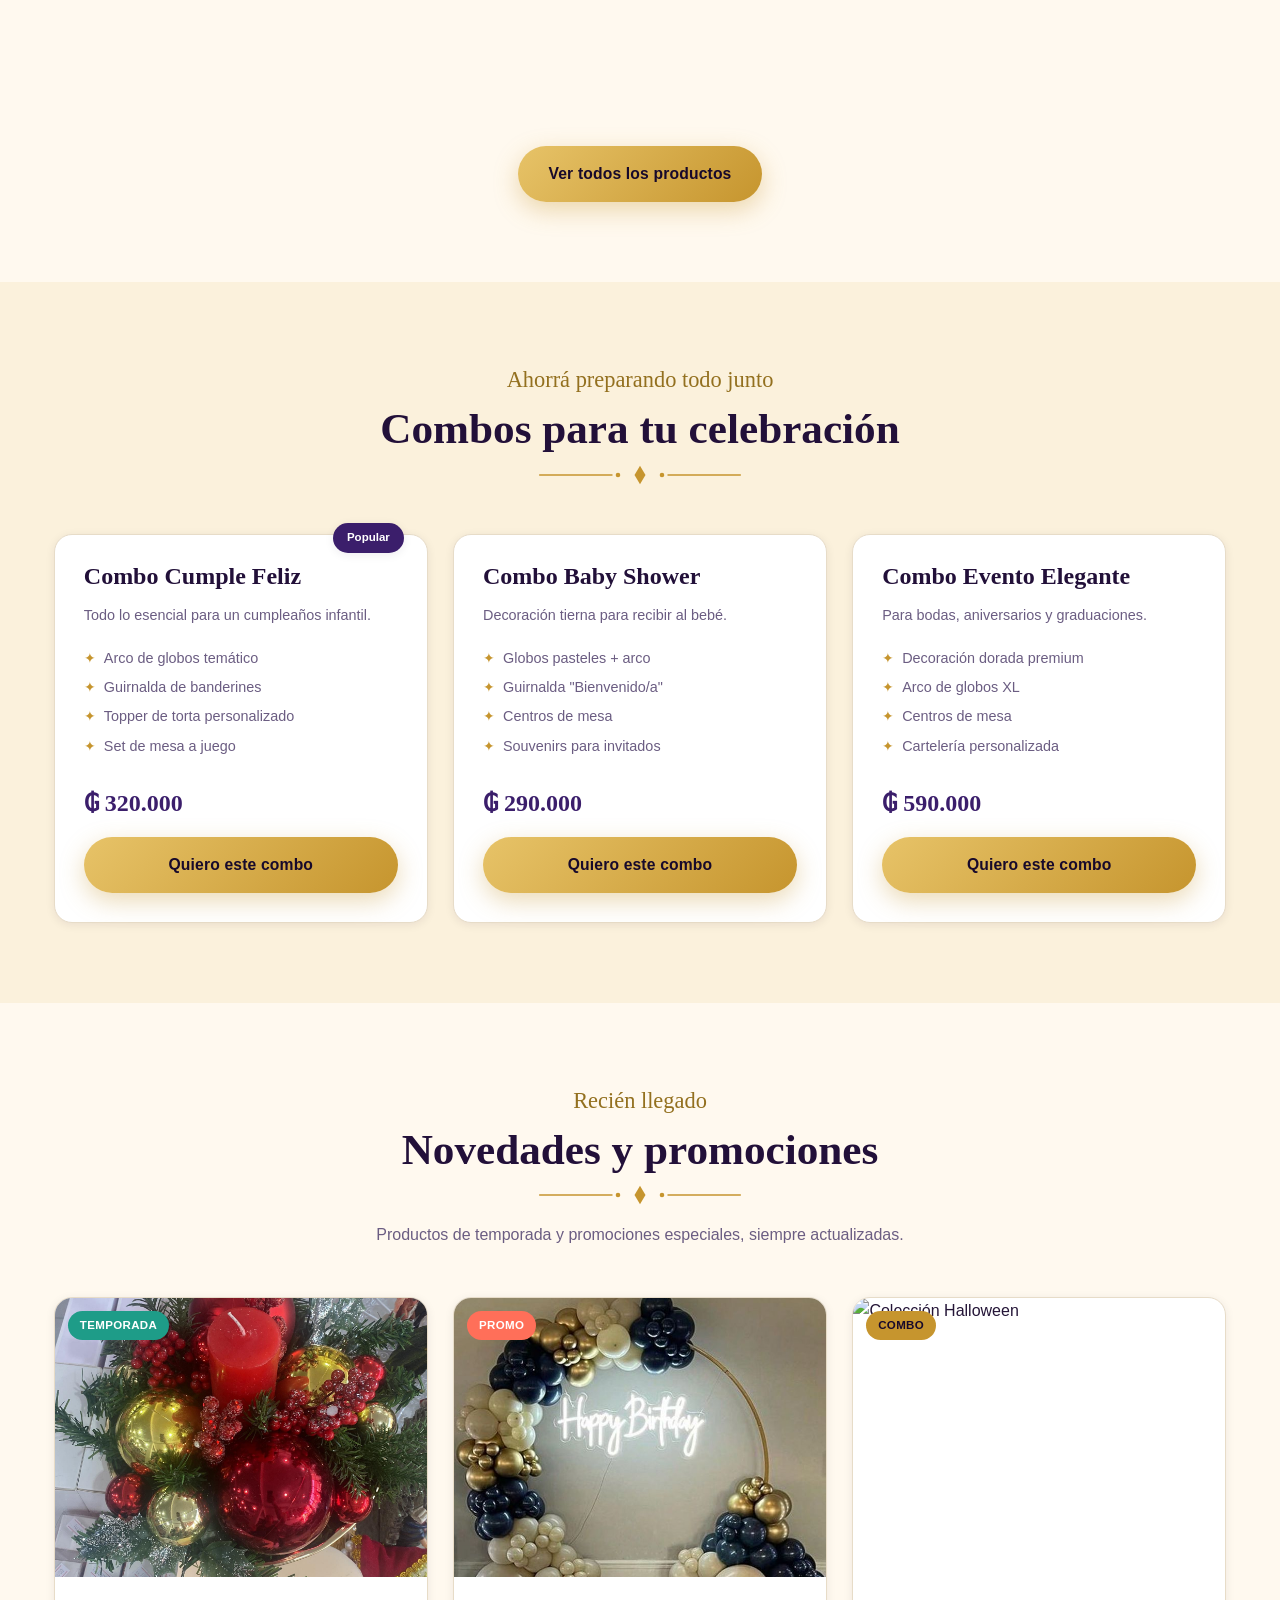
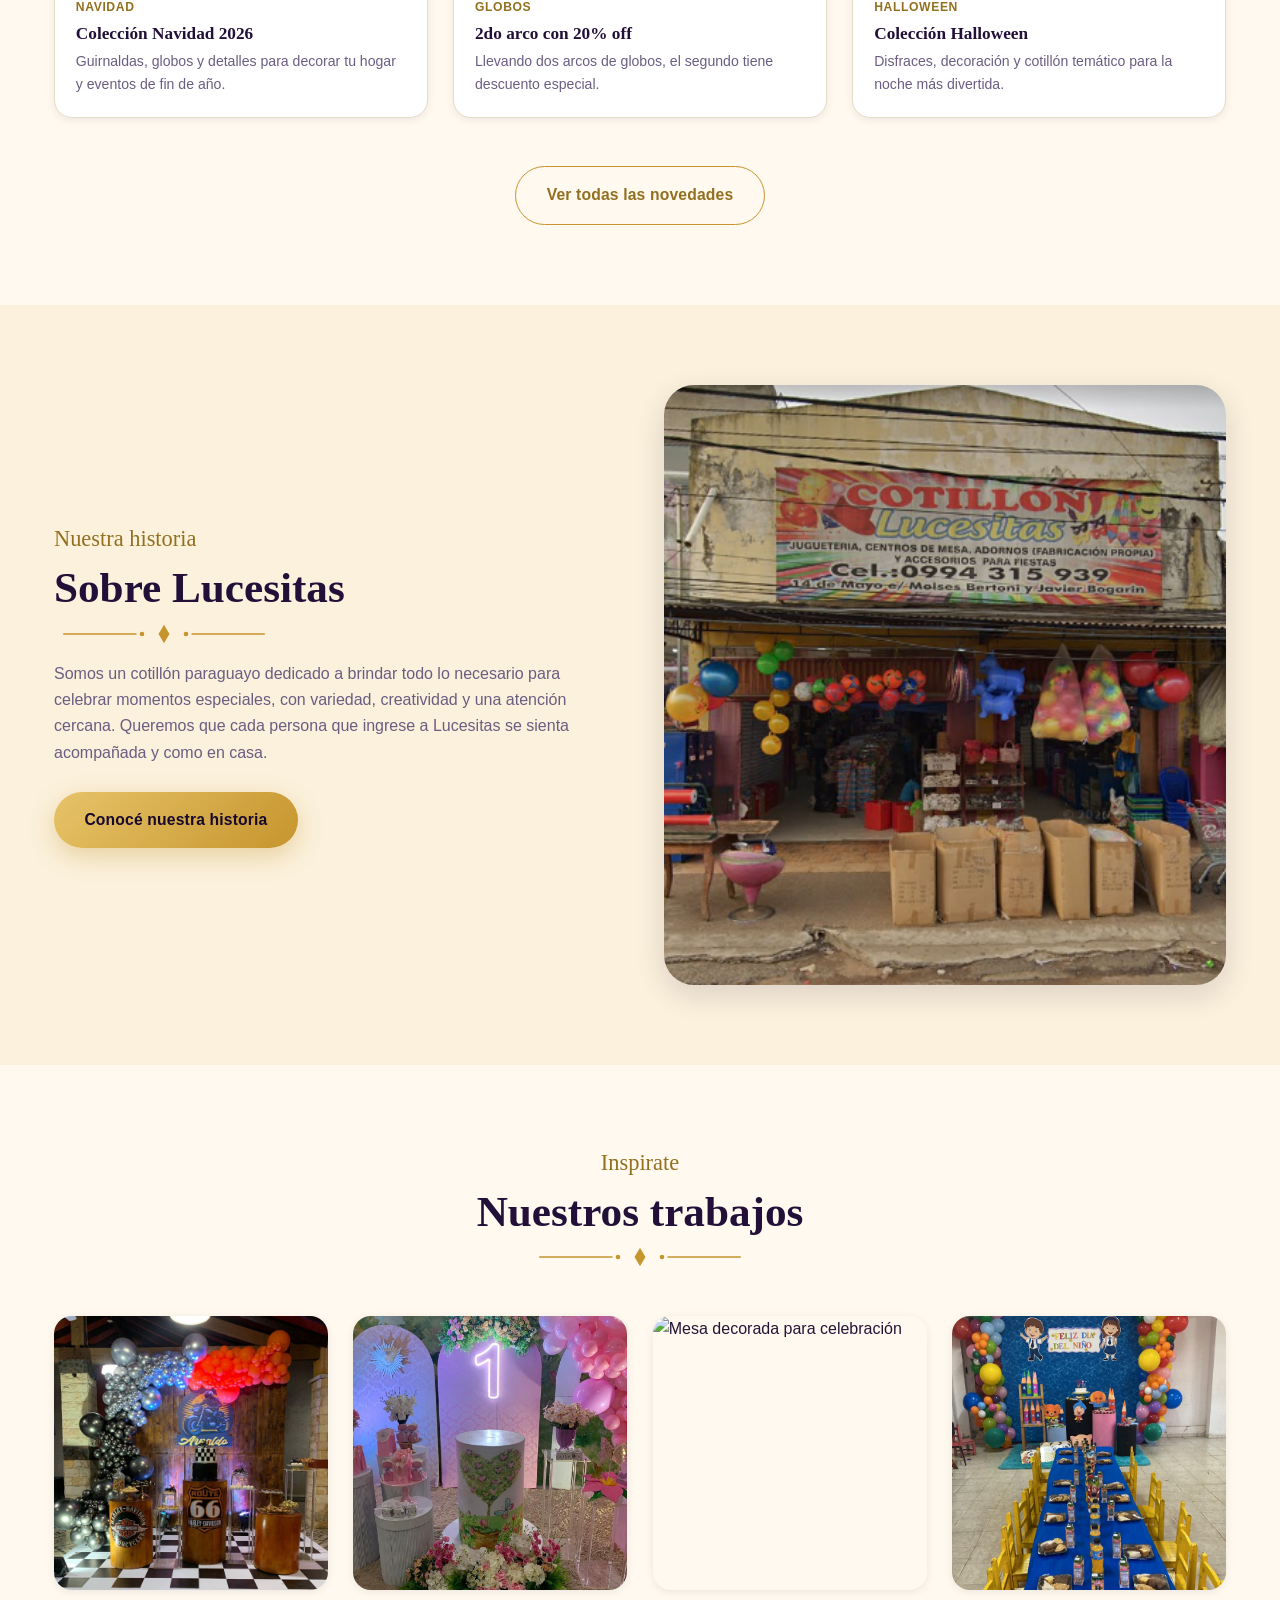
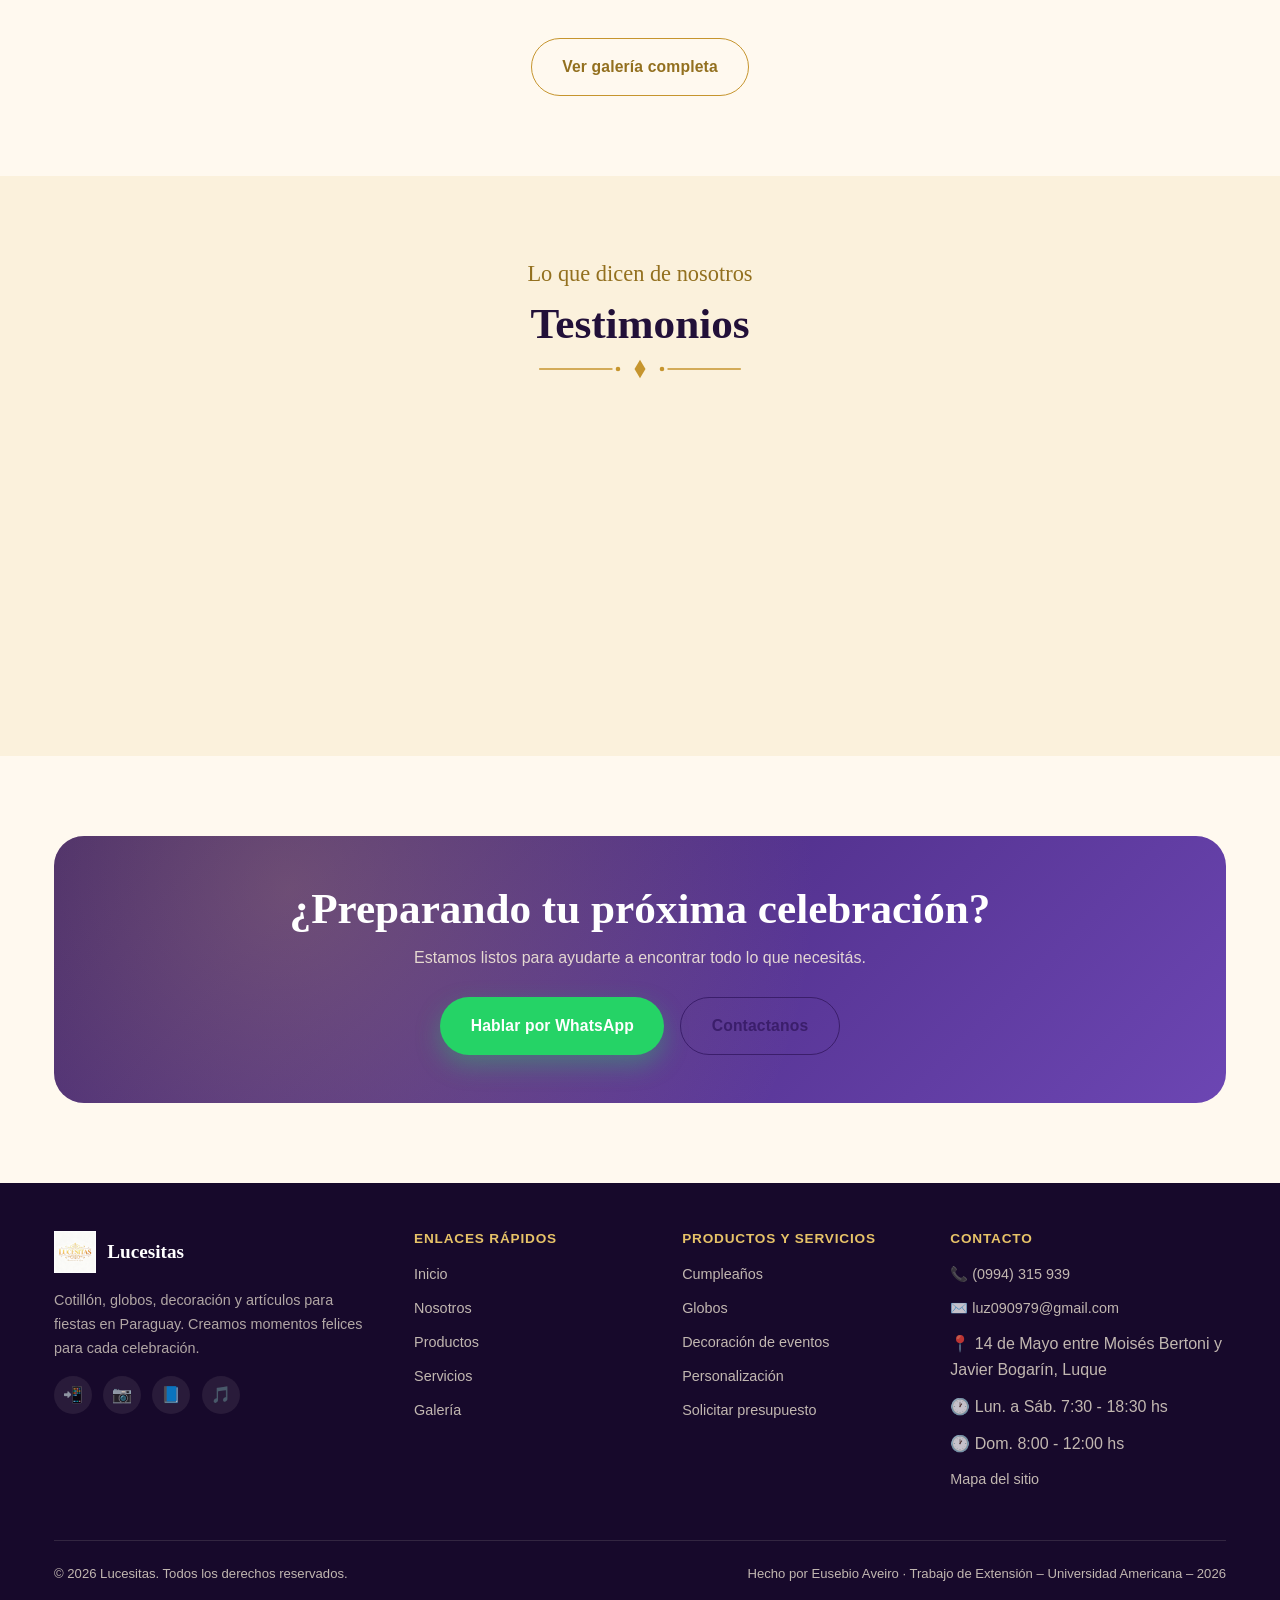
==== commit cd060e09: "Add files via upload" ====
--- a/index.html
+++ b/index.html
@@ -13,7 +13,16 @@
 <link rel="preconnect" href="https://fonts.googleapis.com">
 <link href="https://fonts.googleapis.com/css2?family=Playfair+Display:wght@600;700;800&family=Poppins:wght@400;500;600;700&family=Dancing+Script:wght@600;700&display=swap" rel="stylesheet">
 <link rel="stylesheet" href="css/style.css">
+<link rel="stylesheet" href="https://cdnjs.cloudflare.com/ajax/libs/font-awesome/6.5.2/css/all.min.css">
 <!-- Google Analytics: agregar aquí el ID real de medición cuando esté disponible -->
+<script async src="https://www.googletagmanager.com/gtag/js?id=G-5BN0Z0P68D"></script>
+<script>
+  window.dataLayer = window.dataLayer || [];
+  function gtag(){dataLayer.push(arguments);}
+  gtag('js', new Date());
+
+  gtag('config', 'G-5BN0Z0P68D');
+</script>
 </head>
 <body>
 
@@ -34,9 +43,11 @@
       <a href="servicios.html">Servicios</a>
       <a href="galeria.html">Galería</a>
       <a href="contacto.html">Contacto</a>
-      <div class="navbar__cta mobile-only">
-        <a href="#" class="btn btn-whatsapp btn-sm btn-block" data-whatsapp><span aria-hidden="true">📲</span> WhatsApp</a>
-      </div>
+     <div class="navbar__cta mobile-only">
+    <a href="#" class="btn btn-whatsapp btn-sm btn-block" data-whatsapp>
+        <i class="fab fa-whatsapp" aria-hidden="true"></i> WhatsApp
+    </a>
+</div>
     </nav>
 
     <div class="navbar__cta desktop-only">
@@ -64,7 +75,7 @@
         </div>
       </div>
       <div class="hero__media">
-        <img src="assets/images/illus-hero.svg" alt="Ilustración de globos dorados, coral y verde azulado con confeti, estilo Lucesitas" width="800" height="620">
+        <img src="assets/images/+9años.jpg" alt="Ilustración de globos dorados, coral y verde azulado con confeti, estilo Lucesitas" width="800" height="620">
         <div class="hero__badge">
           <span aria-hidden="true">🎉</span>
           <span><strong>+9 años</strong>creando fiestas en Luque</span>
@@ -112,35 +123,35 @@
       </div>
       <div class="grid grid--4">
         <a href="productos.html#cumpleanos" class="category-card reveal">
-          <img src="assets/images/illus-cat-cumpleanos.svg" alt="Categoría cumpleaños">
+          <img src="assets/images/cumpleaños.jfif" alt="Categoría cumpleaños">
           <div class="category-card__overlay"><span>Cumpleaños</span></div>
         </a>
         <a href="productos.html#globos" class="category-card reveal">
-          <img src="assets/images/illus-cat-globos.svg" alt="Categoría globos">
+          <img src="assets/images/globos.jfif" alt="Categoría globos">
           <div class="category-card__overlay"><span>Globos</span></div>
         </a>
         <a href="productos.html#graduaciones" class="category-card reveal">
-          <img src="assets/images/illus-cat-graduaciones.svg" alt="Categoría graduaciones">
+          <img src="assets/images/graduacion.jfif" alt="Categoría graduaciones">
           <div class="category-card__overlay"><span>Graduaciones</span></div>
         </a>
         <a href="productos.html#bodas" class="category-card reveal">
-          <img src="assets/images/illus-cat-bodas.svg" alt="Categoría bodas">
+          <img src="assets/images/decoracion de boda.jfif" alt="Categoría bodas">
           <div class="category-card__overlay"><span>Bodas</span></div>
         </a>
         <a href="productos.html#babyshower" class="category-card reveal">
-          <img src="assets/images/illus-cat-babyshower.svg" alt="Categoría baby shower">
+          <img src="assets/images/baby shower.jfif" alt="Categoría baby shower">
           <div class="category-card__overlay"><span>Baby Shower</span></div>
         </a>
         <a href="productos.html#halloween" class="category-card reveal">
-          <img src="assets/images/illus-cat-halloween.svg" alt="Categoría Halloween">
+          <img src="assets/images/halloween.jfif" alt="Categoría Halloween">
           <div class="category-card__overlay"><span>Halloween</span></div>
         </a>
         <a href="productos.html#navidad" class="category-card reveal">
-          <img src="assets/images/illus-cat-navidad.svg" alt="Categoría Navidad">
+          <img src="assets/images/decoracion navidad.jpg" alt="Categoría Navidad">
           <div class="category-card__overlay"><span>Navidad</span></div>
         </a>
         <a href="productos.html#decoracion" class="category-card reveal">
-          <img src="assets/images/illus-cat-decoracion.svg" alt="Categoría decoración">
+          <img src="assets/images/decoraciones.jfif" alt="Categoría decoración">
           <div class="category-card__overlay"><span>Decoración</span></div>
         </a>
       </div>
@@ -154,14 +165,13 @@
         <span class="eyebrow">Lo más pedido</span>
         <h2 class="section-title">Productos destacados</h2>
         <svg class="flourish" viewBox="0 0 220 24" aria-hidden="true"><line x1="0" y1="12" x2="80" y2="12" stroke="currentColor" stroke-width="1.4"/><line x1="140" y1="12" x2="220" y2="12" stroke="currentColor" stroke-width="1.4"/><path d="M110 2 L116 12 L110 22 L104 12 Z" fill="currentColor"/><circle cx="86" cy="12" r="2.5" fill="currentColor"/><circle cx="134" cy="12" r="2.5" fill="currentColor"/></svg>
-        <p class="placeholder-note">Precios y stock de ejemplo — actualizables desde el catálogo real.</p>
       </div>
       <div class="grid grid--4">
 
         <article class="product-card card reveal">
           <div class="product-card__media">
             <span class="product-card__badge">Más vendido</span>
-            <img src="assets/images/illus-prod-arco.svg" alt="Arco de globos multicolor">
+            <img src="assets/images/arco de globos.jfif" alt="Arco de globos multicolor">
           </div>
           <div class="product-card__body">
             <span class="product-card__category">Globos</span>
@@ -177,7 +187,7 @@
         <article class="product-card card reveal">
           <div class="product-card__media">
             <span class="product-card__badge product-card__badge--gold">Clásico</span>
-            <img src="assets/images/illus-prod-torta.svg" alt="Kit de torta y velas de cumpleaños">
+            <img src="assets/images/kit topper.jfif" alt="Kit de torta y velas de cumpleaños">
           </div>
           <div class="product-card__body">
             <span class="product-card__category">Cumpleaños</span>
@@ -192,7 +202,7 @@
 
         <article class="product-card card reveal">
           <div class="product-card__media">
-            <img src="assets/images/illus-prod-guirnalda.svg" alt="Guirnalda de banderines">
+            <img src="assets/images/banderin.jfif" alt="Guirnalda de banderines">
           </div>
           <div class="product-card__body">
             <span class="product-card__category">Decoración</span>
@@ -208,7 +218,7 @@
         <article class="product-card card reveal">
           <div class="product-card__media">
             <span class="product-card__badge product-card__badge--teal">Novedad</span>
-            <img src="assets/images/illus-prod-pinata.svg" alt="Piñata temática">
+            <img src="assets/images/piñata.jfif" alt="Piñata temática">
           </div>
           <div class="product-card__body">
             <span class="product-card__category">Cumpleaños</span>
@@ -223,7 +233,7 @@
 
         <article class="product-card card reveal">
           <div class="product-card__media">
-            <img src="assets/images/illus-prod-velas.svg" alt="Set de velas decorativas">
+            <img src="assets/images/vela.jfif" alt="Set de velas decorativas">
           </div>
           <div class="product-card__body">
             <span class="product-card__category">Cumpleaños</span>
@@ -238,7 +248,7 @@
 
         <article class="product-card card reveal">
           <div class="product-card__media">
-            <img src="assets/images/illus-prod-regalo.svg" alt="Caja de regalo personalizada">
+            <img src="assets/images/caja decorativa.jfif" alt="Caja de regalo personalizada">
           </div>
           <div class="product-card__body">
             <span class="product-card__category">Regalos</span>
@@ -253,7 +263,7 @@
 
         <article class="product-card card reveal">
           <div class="product-card__media">
-            <img src="assets/images/illus-prod-mesa.svg" alt="Set de mesa temática">
+            <img src="assets/images/mesa tematica (1).jpg" alt="Set de mesa temática">
           </div>
           <div class="product-card__body">
             <span class="product-card__category">Decoración</span>
@@ -268,7 +278,7 @@
 
         <article class="product-card card reveal">
           <div class="product-card__media">
-            <img src="assets/images/illus-prod-souvenir.svg" alt="Souvenirs personalizados">
+            <img src="assets/images/souvenirs.jfif" alt="Souvenirs personalizados">
           </div>
           <div class="product-card__body">
             <span class="product-card__category">Souvenirs</span>
@@ -351,7 +361,7 @@
         <article class="product-card card reveal">
           <div class="product-card__media">
             <span class="product-card__badge product-card__badge--teal">Temporada</span>
-            <img src="assets/images/illus-cat-navidad.svg" alt="Decoración navideña">
+            <img src="assets/images/decoracion navidad.jpg" alt="Decoración navideña">
           </div>
           <div class="product-card__body">
             <span class="product-card__category">Navidad</span>
@@ -362,7 +372,7 @@
         <article class="product-card card reveal">
           <div class="product-card__media">
             <span class="product-card__badge">Promo</span>
-            <img src="assets/images/illus-prod-arco.svg" alt="Promoción arco de globos">
+            <img src="assets/images/2do arco gratis.jfif" alt="Promoción arco de globos">
           </div>
           <div class="product-card__body">
             <span class="product-card__category">Globos</span>
@@ -373,7 +383,7 @@
         <article class="product-card card reveal">
           <div class="product-card__media">
             <span class="product-card__badge product-card__badge--gold">Combo</span>
-            <img src="assets/images/illus-cat-halloween.svg" alt="Colección Halloween">
+            <img src="assets/images/Halloween coleccion.jfif" alt="Colección Halloween">
           </div>
           <div class="product-card__body">
             <span class="product-card__category">Halloween</span>
@@ -399,7 +409,7 @@
         <a href="nosotros.html" class="btn btn-primary mt-lg" style="margin-top:1.6rem;">Conocé nuestra historia</a>
       </div>
       <div class="two-col__media reveal">
-        <img src="assets/images/illus-about.svg" alt="Ilustración del local de Lucesitas con globos y decoración" width="800" height="600">
+        <img src="assets/images/cotillon frente.png" alt="Ilustración del local de Lucesitas con globos y decoración" width="800" height="600">
       </div>
     </div>
   </section>
@@ -413,10 +423,10 @@
         <svg class="flourish" viewBox="0 0 220 24" aria-hidden="true"><line x1="0" y1="12" x2="80" y2="12" stroke="currentColor" stroke-width="1.4"/><line x1="140" y1="12" x2="220" y2="12" stroke="currentColor" stroke-width="1.4"/><path d="M110 2 L116 12 L110 22 L104 12 Z" fill="currentColor"/><circle cx="86" cy="12" r="2.5" fill="currentColor"/><circle cx="134" cy="12" r="2.5" fill="currentColor"/></svg>
       </div>
       <div class="grid grid--4">
-        <img class="reveal" style="border-radius:var(--radius-md); box-shadow:var(--shadow-sm); aspect-ratio:1/1; object-fit:cover;" src="assets/images/illus-gallery-evento.svg" alt="Decoración de evento con globos">
-        <img class="reveal" style="border-radius:var(--radius-md); box-shadow:var(--shadow-sm); aspect-ratio:1/1; object-fit:cover;" src="assets/images/illus-gallery-boda.svg" alt="Decoración de boda">
-        <img class="reveal" style="border-radius:var(--radius-md); box-shadow:var(--shadow-sm); aspect-ratio:1/1; object-fit:cover;" src="assets/images/illus-gallery-mesa.svg" alt="Mesa decorada para celebración">
-        <img class="reveal" style="border-radius:var(--radius-md); box-shadow:var(--shadow-sm); aspect-ratio:1/1; object-fit:cover;" src="assets/images/illus-gallery-decoracion.svg" alt="Detalle de decoración con banderines">
+        <img class="reveal" style="border-radius:var(--radius-md); box-shadow:var(--shadow-sm); aspect-ratio:1/1; object-fit:cover;" src="assets/images/ambientacion.jpg" alt="Decoración de evento con globos">
+        <img class="reveal" style="border-radius:var(--radius-md); box-shadow:var(--shadow-sm); aspect-ratio:1/1; object-fit:cover;" src="assets/images/ambientacion 2.jpg" alt="Decoración de boda">
+        <img class="reveal" style="border-radius:var(--radius-md); box-shadow:var(--shadow-sm); aspect-ratio:1/1; object-fit:cover;" src="assets/images/ambientacion3.jpg" alt="Mesa decorada para celebración">
+        <img class="reveal" style="border-radius:var(--radius-md); box-shadow:var(--shadow-sm); aspect-ratio:1/1; object-fit:cover;" src="assets/images/decoracion de evento dia del niño.jpg" alt="Detalle de decoración con banderines">
       </div>
       <div class="text-center mt-lg">
         <a href="galeria.html" class="btn btn-outline-gold">Ver galería completa</a>
@@ -488,9 +498,9 @@
         <p>Cotillón, globos, decoración y artículos para fiestas en Paraguay. Creamos momentos felices para cada celebración.</p>
         <div class="footer__social">
           <a href="#" data-whatsapp aria-label="WhatsApp" target="_blank" rel="noopener noreferrer">📲</a>
-          <a href="[ENLACE DE INSTAGRAM]" aria-label="Instagram" target="_blank" rel="noopener noreferrer">📷</a>
-          <a href="[ENLACE DE FACEBOOK]" aria-label="Facebook" target="_blank" rel="noopener noreferrer">📘</a>
-          <a href="[ENLACE DE TIKTOK]" aria-label="TikTok" target="_blank" rel="noopener noreferrer">🎵</a>
+          <a href="https://www.instagram.com/fiestas_y_fantasias_lucesitas/" aria-label="Instagram" target="_blank" rel="noopener noreferrer">📷</a>
+          <a href="https://www.facebook.com/p/Lucecitas-de-colores-cotillon-decoraci%C3%B3n-100054257900266/?locale=es_LA" aria-label="Facebook" target="_blank" rel="noopener noreferrer">📘</a>
+          <a href="https://www.tiktok.com/@lucesitascomercial" aria-label="TikTok" target="_blank" rel="noopener noreferrer">🎵</a>
         </div>
       </div>
 
@@ -520,9 +530,10 @@
         <h4>Contacto</h4>
         <div class="footer__links">
           <a href="tel:+595994315939">📞 (0994) 315 939</a>
-          <a href="mailto:[CORREO ELECTRÓNICO]">✉️ [CORREO ELECTRÓNICO]</a>
+          <a href="mailto:luz090979@gmail.com" aria-label="Enviar correo a Lucesitas">✉️ luz090979@gmail.com</a>
           <span>📍 14 de Mayo entre Moisés Bertoni y Javier Bogarín, Luque</span>
-          <span>🕐 Lun. a Sáb. 8:00 - 18:00 hs</span>
+          <span>🕐 Lun. a Sáb. 7:30 - 18:30 hs</span>
+          <span>🕐 Dom. 8:00 - 12:00 hs</span>
           <a href="contacto.html#mapa-sitio">Mapa del sitio</a>
         </div>
       </div>
@@ -530,12 +541,12 @@
 
     <div class="footer__bottom">
       <span>© 2026 Lucesitas. Todos los derechos reservados.</span>
-      <span>Hecho por [NOMBRE Y APELLIDO DEL ESTUDIANTE] · Trabajo de Extensión – Universidad Americana – 2026</span>
+      <span>Hecho por Eusebio Aveiro · Trabajo de Extensión – Universidad Americana – 2026</span>
     </div>
   </div>
 </footer>
 
-<a href="#" class="whatsapp-float" data-whatsapp aria-label="Consultar por WhatsApp"><span aria-hidden="true">💬</span></a>
+<a href="#" class="whatsapp-float" data-whatsapp aria-label="Consultar por WhatsApp"><i class="fab fa-whatsapp" aria-hidden="true"></i></a>
 
 <script src="js/script.js"></script>
 </body>
--- a/css/style.css
+++ b/css/style.css
@@ -0,0 +1,925 @@
+/* =========================================================
+   LUCESITAS — Fiestas & Fantasías
+   Sistema de diseño global
+   ========================================================= */
+
+/* -------- Reset -------- */
+*, *::before, *::after { box-sizing: border-box; margin: 0; padding: 0; }
+html { scroll-behavior: smooth; }
+img { max-width: 100%; display: block; }
+a { color: inherit; text-decoration: none; }
+ul, ol { list-style: none; }
+button { font: inherit; border: none; background: none; cursor: pointer; }
+input, textarea, select { font: inherit; }
+
+@media (prefers-reduced-motion: reduce) {
+  *, *::before, *::after {
+    animation-duration: 0.001ms !important;
+    animation-iteration-count: 1 !important;
+    transition-duration: 0.001ms !important;
+    scroll-behavior: auto !important;
+  }
+}
+
+/* -------- Tokens -------- */
+:root {
+  /* Color: identidad tomada del logo (púrpura real + dorado) */
+  --color-primary: #3B1E6B;
+  --color-primary-dark: #221039;
+  --color-primary-darker: #17092b;
+  --color-primary-light: #6C46B3;
+  --color-primary-tint: #F1EAFB;
+
+  --color-gold: #C6952E;
+  --color-gold-light: #E7C368;
+  --color-gold-dark: #93701F;
+
+  --color-coral: #FF6F59;
+  --color-teal: #1E9C88;
+
+  --color-cream: #FFF9EF;
+  --color-cream-alt: #FBF1DC;
+  --color-white: #FFFFFF;
+
+  --color-text: #241537;
+  --color-text-muted: #6B5D82;
+  --color-text-inverse: #FBF2DE;
+
+  --color-border: #E7DCC8;
+
+  --shadow-sm: 0 2px 10px rgba(34, 16, 57, 0.08);
+  --shadow-md: 0 10px 30px rgba(34, 16, 57, 0.14);
+  --shadow-lg: 0 20px 50px rgba(34, 16, 57, 0.22);
+  --shadow-gold: 0 8px 24px rgba(198, 149, 46, 0.35);
+
+  --radius-sm: 10px;
+  --radius-md: 18px;
+  --radius-lg: 30px;
+  --radius-pill: 999px;
+
+  --transition: 0.28s cubic-bezier(.4,0,.2,1);
+  --transition-fast: 0.16s ease;
+
+  --font-display: 'Playfair Display', 'Georgia', serif;
+  --font-body: 'Poppins', 'Segoe UI', sans-serif;
+  --font-script: 'Dancing Script', cursive;
+
+  --container-width: 1220px;
+  --header-height: 84px;
+
+  --space-xs: 0.5rem;
+  --space-sm: 1rem;
+  --space-md: 1.75rem;
+  --space-lg: 3rem;
+  --space-xl: 5rem;
+}
+
+/* -------- Base -------- */
+body {
+  font-family: var(--font-body);
+  color: var(--color-text);
+  background: var(--color-cream);
+  line-height: 1.65;
+  -webkit-font-smoothing: antialiased;
+  overflow-x: hidden;
+}
+
+h1, h2, h3, h4 {
+  font-family: var(--font-display);
+  color: var(--color-primary-dark);
+  line-height: 1.15;
+  font-weight: 700;
+}
+
+h1 { font-size: clamp(2.3rem, 5vw, 3.6rem); }
+h2 { font-size: clamp(1.9rem, 3.6vw, 2.7rem); }
+h3 { font-size: clamp(1.25rem, 2vw, 1.5rem); }
+
+p { color: var(--color-text-muted); }
+
+:focus-visible {
+  outline: 3px solid var(--color-gold);
+  outline-offset: 3px;
+  border-radius: 4px;
+}
+
+.container {
+  width: 100%;
+  max-width: var(--container-width);
+  margin: 0 auto;
+  padding: 0 1.5rem;
+}
+
+.section { padding: var(--space-xl) 0; }
+.section--tight { padding: var(--space-lg) 0; }
+.section--alt { background: var(--color-cream-alt); }
+.section--dark {
+  background: linear-gradient(160deg, var(--color-primary-darker), var(--color-primary));
+  color: var(--color-text-inverse);
+}
+.section--dark h2, .section--dark h3 { color: var(--color-white); }
+.section--dark p { color: rgba(251, 242, 222, 0.78); }
+
+.section-header {
+  text-align: center;
+  max-width: 680px;
+  margin: 0 auto var(--space-lg);
+}
+
+.eyebrow {
+  display: inline-flex;
+  align-items: center;
+  gap: 0.5rem;
+  font-family: var(--font-script);
+  font-size: 1.4rem;
+  color: var(--color-gold-dark);
+  margin-bottom: 0.35rem;
+}
+
+.section-title { margin-bottom: 0.6rem; }
+
+/* Flourish divider — motivo tomado del isotipo dorado del logo */
+.flourish {
+  width: 220px;
+  height: 22px;
+  margin: 0.6rem auto var(--space-sm);
+  display: block;
+  color: var(--color-gold);
+}
+.flourish--left { margin: 0.6rem 0 var(--space-sm); }
+.section--dark .flourish { color: var(--color-gold-light); }
+
+/* -------- Buttons -------- */
+.btn {
+  display: inline-flex;
+  align-items: center;
+  justify-content: center;
+  gap: 0.55rem;
+  padding: 0.95rem 1.9rem;
+  border-radius: var(--radius-pill);
+  font-weight: 600;
+  font-size: 0.98rem;
+  letter-spacing: 0.01em;
+  transition: transform var(--transition-fast), box-shadow var(--transition-fast), background var(--transition-fast), color var(--transition-fast);
+  white-space: nowrap;
+}
+.btn:hover { transform: translateY(-2px); }
+.btn:active { transform: translateY(0); }
+
+.btn-primary {
+  background: linear-gradient(135deg, var(--color-gold-light), var(--color-gold));
+  color: var(--color-primary-darker);
+  box-shadow: var(--shadow-gold);
+}
+.btn-primary:hover { box-shadow: 0 14px 30px rgba(198, 149, 46, 0.45); }
+
+.btn-secondary {
+  background: transparent;
+  color: var(--color-white);
+  border: 1.5px solid rgba(251, 242, 222, 0.55);
+}
+.btn-secondary:hover { background: rgba(251, 242, 222, 0.12); border-color: var(--color-gold-light); }
+
+.section:not(.section--dark) .btn-secondary {
+  color: var(--color-primary);
+  border-color: var(--color-primary);
+}
+.section:not(.section--dark) .btn-secondary:hover { background: var(--color-primary-tint); }
+
+.btn-whatsapp {
+  background: #25D366;
+  color: #ffffff;
+  box-shadow: 0 10px 24px rgba(37, 211, 102, 0.35);
+}
+.btn-whatsapp:hover { box-shadow: 0 14px 30px rgba(37, 211, 102, 0.45); }
+
+.btn-outline-gold {
+  background: transparent;
+  border: 1.5px solid var(--color-gold);
+  color: var(--color-gold-dark);
+}
+.btn-outline-gold:hover { background: var(--color-gold); color: var(--color-white); }
+
+.btn-block { width: 100%; }
+.btn-sm { padding: 0.6rem 1.2rem; font-size: 0.85rem; }
+
+/* -------- Header / Navbar -------- */
+.navbar {
+  position: sticky;
+  top: 0;
+  z-index: 500;
+  background: rgba(255, 249, 239, 0.9);
+  backdrop-filter: blur(10px);
+  border-bottom: 1px solid var(--color-border);
+  transition: box-shadow var(--transition);
+}
+.navbar.is-scrolled { box-shadow: var(--shadow-sm); }
+
+.navbar__inner {
+  display: flex;
+  align-items: center;
+  justify-content: space-between;
+  height: var(--header-height);
+  gap: 1.5rem;
+}
+
+.navbar__brand {
+  display: flex;
+  align-items: center;
+  gap: 0.7rem;
+  flex-shrink: 0;
+}
+.navbar__brand img { height: 46px; width: auto; }
+.navbar__brand-text {
+  display: flex;
+  flex-direction: column;
+  line-height: 1.05;
+}
+.navbar__brand-name {
+  font-family: var(--font-display);
+  font-weight: 700;
+  font-size: 1.35rem;
+  color: var(--color-primary-dark);
+  letter-spacing: 0.02em;
+}
+.navbar__brand-tag {
+  font-family: var(--font-script);
+  font-size: 0.95rem;
+  color: var(--color-gold-dark);
+}
+
+.navbar__links {
+  display: flex;
+  align-items: center;
+  gap: 1.9rem;
+}
+.navbar__links a {
+  position: relative;
+  font-size: 0.96rem;
+  font-weight: 500;
+  color: var(--color-text);
+  padding: 0.4rem 0.1rem;
+  transition: color var(--transition-fast);
+}
+.navbar__links a::after {
+  content: '';
+  position: absolute;
+  left: 0; right: 0; bottom: -4px;
+  height: 2px;
+  background: var(--color-gold);
+  transform: scaleX(0);
+  transform-origin: left;
+  transition: transform var(--transition-fast);
+}
+.navbar__links a:hover { color: var(--color-primary); }
+.navbar__links a:hover::after { transform: scaleX(1); }
+.navbar__links a.is-active { color: var(--color-primary); font-weight: 700; }
+.navbar__links a.is-active::after { transform: scaleX(1); }
+
+.navbar__cta { display: flex; align-items: center; gap: 0.9rem; }
+
+.navbar__toggle {
+  display: none;
+  flex-direction: column;
+  gap: 5px;
+  padding: 0.4rem;
+  z-index: 600;
+}
+.navbar__toggle span {
+  width: 26px; height: 2.5px;
+  background: var(--color-primary-dark);
+  border-radius: 2px;
+  transition: transform var(--transition-fast), opacity var(--transition-fast);
+}
+.navbar__toggle.is-open span:nth-child(1) { transform: translateY(7.5px) rotate(45deg); }
+.navbar__toggle.is-open span:nth-child(2) { opacity: 0; }
+.navbar__toggle.is-open span:nth-child(3) { transform: translateY(-7.5px) rotate(-45deg); }
+
+@media (max-width: 900px) {
+  .navbar__toggle { display: flex; }
+  .navbar__links {
+    position: fixed;
+    inset: 0 0 0 auto;
+    top: var(--header-height);
+    height: calc(100vh - var(--header-height));
+    width: min(78vw, 340px);
+    background: var(--color-white);
+    flex-direction: column;
+    align-items: flex-start;
+    padding: var(--space-lg) 1.75rem;
+    gap: 1.6rem;
+    box-shadow: var(--shadow-lg);
+    transform: translateX(100%);
+    transition: transform var(--transition);
+    overflow-y: auto;
+  }
+  .navbar__links.is-open { transform: translateX(0); }
+  .navbar__links a { font-size: 1.05rem; width: 100%; }
+  .navbar__cta.desktop-only { display: none; }
+}
+@media (min-width: 901px) {
+  .navbar__cta.mobile-only { display: none; }
+}
+
+/* -------- Hero -------- */
+.hero {
+  position: relative;
+  background: linear-gradient(150deg, var(--color-primary-darker) 0%, var(--color-primary) 55%, var(--color-primary-light) 130%);
+  color: var(--color-text-inverse);
+  overflow: hidden;
+  padding: var(--space-xl) 0;
+}
+.hero::before, .hero::after {
+  content: '';
+  position: absolute;
+  border-radius: 50%;
+  filter: blur(2px);
+  opacity: 0.5;
+}
+.hero::before {
+  width: 320px; height: 320px;
+  background: radial-gradient(circle, rgba(231,195,104,0.35), transparent 70%);
+  top: -80px; right: -60px;
+}
+.hero::after {
+  width: 260px; height: 260px;
+  background: radial-gradient(circle, rgba(255,111,89,0.25), transparent 70%);
+  bottom: -100px; left: -60px;
+}
+
+.hero__grid {
+  position: relative;
+  z-index: 2;
+  display: grid;
+  grid-template-columns: 1.05fr 0.95fr;
+  gap: var(--space-lg);
+  align-items: center;
+}
+.hero__content .eyebrow { color: var(--color-gold-light); }
+.hero__content h1 { color: var(--color-white); margin-bottom: 1.1rem; }
+.hero__content p { font-size: 1.08rem; color: rgba(251,242,222,0.82); max-width: 480px; margin-bottom: 1.9rem; }
+.hero__actions { display: flex; gap: 1rem; flex-wrap: wrap; }
+
+.hero__media { position: relative; }
+.hero__media img {
+  border-radius: var(--radius-lg);
+  box-shadow: var(--shadow-lg);
+  width: 100%;
+  aspect-ratio: 4/3.1;
+  object-fit: cover;
+}
+.hero__badge {
+  position: absolute;
+  bottom: -22px; left: -22px;
+  background: var(--color-white);
+  color: var(--color-primary-dark);
+  padding: 1rem 1.3rem;
+  border-radius: var(--radius-md);
+  box-shadow: var(--shadow-md);
+  display: flex;
+  align-items: center;
+  gap: 0.7rem;
+  font-weight: 600;
+  font-size: 0.9rem;
+}
+.hero__badge strong { display: block; font-family: var(--font-display); font-size: 1.3rem; color: var(--color-gold-dark); }
+
+@media (max-width: 900px) {
+  .hero__grid { grid-template-columns: 1fr; }
+  .hero__content p { max-width: none; }
+  .hero__badge { left: 12px; bottom: -18px; padding: 0.8rem 1rem; }
+}
+
+/* Page (internal) hero, used on nosotros/productos/servicios/galeria/contacto */
+.page-hero {
+  background: linear-gradient(150deg, var(--color-primary-darker), var(--color-primary));
+  color: var(--color-text-inverse);
+  padding: calc(var(--space-xl) - 0.5rem) 0 var(--space-lg);
+  text-align: center;
+  position: relative;
+  overflow: hidden;
+}
+.page-hero::after {
+  content: '';
+  position: absolute;
+  width: 280px; height: 280px;
+  border-radius: 50%;
+  background: radial-gradient(circle, rgba(231,195,104,0.28), transparent 70%);
+  top: -100px; right: -40px;
+}
+.page-hero .eyebrow { color: var(--color-gold-light); }
+.page-hero h1 { color: var(--color-white); }
+.page-hero p { max-width: 620px; margin: 0.9rem auto 0; color: rgba(251,242,222,0.82); font-size: 1.05rem; }
+.breadcrumb {
+  position: relative; z-index: 2;
+  font-size: 0.85rem;
+  color: rgba(251,242,222,0.65);
+  margin-bottom: 1rem;
+}
+.breadcrumb a { color: var(--color-gold-light); }
+.breadcrumb a:hover { text-decoration: underline; }
+
+/* -------- Cards -------- */
+.card {
+  background: var(--color-white);
+  border-radius: var(--radius-md);
+  box-shadow: var(--shadow-sm);
+  transition: transform var(--transition), box-shadow var(--transition);
+  border: 1px solid var(--color-border);
+}
+.card:hover { transform: translateY(-6px); box-shadow: var(--shadow-md); }
+
+.grid {
+  display: grid;
+  gap: 1.6rem;
+}
+.grid--3 { grid-template-columns: repeat(3, 1fr); }
+.grid--4 { grid-template-columns: repeat(4, 1fr); }
+.grid--2 { grid-template-columns: repeat(2, 1fr); }
+@media (max-width: 980px) {
+  .grid--4 { grid-template-columns: repeat(2, 1fr); }
+  .grid--3 { grid-template-columns: repeat(2, 1fr); }
+}
+@media (max-width: 620px) {
+  .grid--4, .grid--3, .grid--2 { grid-template-columns: 1fr; }
+}
+
+/* Benefit cards */
+.benefit-card {
+  padding: 2rem 1.6rem;
+  text-align: center;
+}
+.benefit-card__icon {
+  width: 62px; height: 62px;
+  border-radius: 50%;
+  background: var(--color-primary-tint);
+  display: flex; align-items: center; justify-content: center;
+  font-size: 1.7rem;
+  margin: 0 auto 1.1rem;
+}
+.benefit-card h3 { margin-bottom: 0.5rem; font-size: 1.15rem; }
+.benefit-card p { font-size: 0.93rem; margin: 0; }
+
+/* Category cards */
+.category-card {
+  position: relative;
+  border-radius: var(--radius-md);
+  overflow: hidden;
+  aspect-ratio: 1/1;
+  box-shadow: var(--shadow-sm);
+  transition: transform var(--transition), box-shadow var(--transition);
+}
+.category-card:hover { transform: translateY(-5px); box-shadow: var(--shadow-md); }
+.category-card img { width: 100%; height: 100%; object-fit: cover; transition: transform 0.5s ease; }
+.category-card:hover img { transform: scale(1.08); }
+.category-card__overlay {
+  position: absolute; inset: 0;
+  background: linear-gradient(0deg, rgba(23,9,43,0.88) 0%, rgba(23,9,43,0.1) 55%, transparent 100%);
+  display: flex; align-items: flex-end;
+  padding: 1rem;
+}
+.category-card__overlay span {
+  color: var(--color-white);
+  font-family: var(--font-display);
+  font-weight: 700;
+  font-size: 1.05rem;
+}
+
+/* Product cards */
+.product-card { display: flex; flex-direction: column; overflow: hidden; }
+.product-card__media { position: relative; aspect-ratio: 4/3; overflow: hidden; }
+.product-card__media img { width: 100%; height: 100%; object-fit: cover; transition: transform 0.5s ease; }
+.product-card:hover .product-card__media img { transform: scale(1.07); }
+.product-card__badge {
+  position: absolute; top: 0.8rem; left: 0.8rem;
+  background: var(--color-coral);
+  color: var(--color-white);
+  font-size: 0.72rem;
+  font-weight: 700;
+  padding: 0.32rem 0.75rem;
+  border-radius: var(--radius-pill);
+  text-transform: uppercase;
+  letter-spacing: 0.03em;
+}
+.product-card__badge--gold { background: var(--color-gold); color: var(--color-primary-darker); }
+.product-card__badge--teal { background: var(--color-teal); }
+.product-card__body { padding: 1.3rem; display: flex; flex-direction: column; gap: 0.4rem; flex: 1; }
+.product-card__category { font-size: 0.76rem; text-transform: uppercase; letter-spacing: 0.05em; color: var(--color-gold-dark); font-weight: 600; }
+.product-card__body h3 { font-size: 1.08rem; }
+.product-card__body p { font-size: 0.88rem; flex: 1; }
+.product-card__footer {
+  display: flex; align-items: center; justify-content: space-between;
+  margin-top: 0.6rem; gap: 0.7rem;
+}
+.product-card__price { font-family: var(--font-display); font-weight: 700; color: var(--color-primary); font-size: 1.15rem; }
+.product-card__price small { font-family: var(--font-body); font-weight: 500; color: var(--color-text-muted); font-size: 0.72rem; display: block; }
+
+/* Combo cards */
+.combo-card {
+  padding: 1.8rem;
+  display: flex;
+  flex-direction: column;
+  gap: 0.8rem;
+  position: relative;
+}
+.combo-card__ribbon {
+  position: absolute; top: -12px; right: 1.4rem;
+  background: var(--color-primary);
+  color: var(--color-white);
+  font-size: 0.72rem; font-weight: 700;
+  padding: 0.35rem 0.9rem;
+  border-radius: var(--radius-pill);
+  box-shadow: var(--shadow-sm);
+}
+.combo-card ul { display: flex; flex-direction: column; gap: 0.35rem; margin: 0.4rem 0 0.8rem; }
+.combo-card ul li { font-size: 0.9rem; color: var(--color-text-muted); display: flex; gap: 0.5rem; }
+.combo-card ul li::before { content: '✦'; color: var(--color-gold); }
+.combo-card__price { font-family: var(--font-display); font-size: 1.5rem; color: var(--color-primary); font-weight: 700; }
+
+/* Service cards */
+.service-card { padding: 2rem; display: flex; flex-direction: column; gap: 0.9rem; }
+.service-card__icon {
+  width: 56px; height: 56px;
+  border-radius: var(--radius-sm);
+  background: linear-gradient(135deg, var(--color-gold-light), var(--color-gold));
+  display: flex; align-items: center; justify-content: center;
+  font-size: 1.5rem;
+}
+.service-card ul { margin-top: 0.3rem; display: flex; flex-direction: column; gap: 0.4rem; }
+.service-card ul li { font-size: 0.88rem; color: var(--color-text-muted); display: flex; gap: 0.5rem; }
+.service-card ul li::before { content: '✓'; color: var(--color-teal); font-weight: 700; }
+
+/* Value cards (nosotros) */
+.value-card { padding: 1.7rem; text-align: center; }
+.value-card__icon { font-size: 1.8rem; margin-bottom: 0.7rem; }
+.value-card h3 { font-size: 1rem; margin-bottom: 0.35rem; }
+.value-card p { font-size: 0.85rem; margin: 0; }
+
+/* Testimonials */
+.testimonial-card { padding: 1.9rem; }
+.testimonial-card__stars { color: var(--color-gold); letter-spacing: 0.15em; margin-bottom: 0.7rem; }
+.testimonial-card p { font-style: italic; color: var(--color-text); }
+.testimonial-card__author { display: flex; align-items: center; gap: 0.7rem; margin-top: 1.1rem; }
+.testimonial-card__avatar {
+  width: 42px; height: 42px; border-radius: 50%;
+  background: var(--color-primary-tint);
+  display: flex; align-items: center; justify-content: center;
+  font-family: var(--font-display); font-weight: 700; color: var(--color-primary);
+}
+.testimonial-card__author strong { display: block; font-size: 0.92rem; color: var(--color-text); }
+.testimonial-card__author span { font-size: 0.78rem; color: var(--color-text-muted); }
+
+/* Team cards */
+.team-card { padding: 1.6rem; text-align: center; }
+.team-card__photo {
+  width: 96px; height: 96px; border-radius: 50%;
+  margin: 0 auto 1rem; overflow: hidden;
+  border: 3px solid var(--color-gold-light);
+}
+.team-card__photo img { width: 100%; height: 100%; object-fit: cover; }
+.team-card h3 { font-size: 1rem; margin-bottom: 0.15rem; }
+.team-card span { font-size: 0.82rem; color: var(--color-gold-dark); font-weight: 600; }
+
+/* -------- Filters / tabs -------- */
+.filter-bar {
+  display: flex;
+  flex-wrap: wrap;
+  gap: 0.7rem;
+  justify-content: center;
+  margin-bottom: var(--space-md);
+}
+.filter-btn {
+  padding: 0.55rem 1.25rem;
+  border-radius: var(--radius-pill);
+  border: 1.5px solid var(--color-border);
+  background: var(--color-white);
+  font-size: 0.88rem;
+  font-weight: 600;
+  color: var(--color-text-muted);
+  transition: var(--transition-fast);
+}
+.filter-btn:hover { border-color: var(--color-gold); color: var(--color-primary); }
+.filter-btn.is-active {
+  background: var(--color-primary);
+  border-color: var(--color-primary);
+  color: var(--color-white);
+}
+
+/* -------- Steps (proceso) -------- */
+.steps {
+  display: grid;
+  grid-template-columns: repeat(4, 1fr);
+  gap: 1.6rem;
+  counter-reset: step;
+}
+.step { text-align: center; position: relative; }
+.step__number {
+  width: 52px; height: 52px;
+  border-radius: 50%;
+  background: linear-gradient(135deg, var(--color-gold-light), var(--color-gold));
+  color: var(--color-primary-darker);
+  font-family: var(--font-display);
+  font-weight: 700;
+  font-size: 1.2rem;
+  display: flex; align-items: center; justify-content: center;
+  margin: 0 auto 1rem;
+  box-shadow: var(--shadow-gold);
+}
+.step h3 { font-size: 1rem; margin-bottom: 0.4rem; }
+.step p { font-size: 0.85rem; margin: 0; }
+@media (max-width: 900px) { .steps { grid-template-columns: repeat(2, 1fr); } }
+@media (max-width: 560px) { .steps { grid-template-columns: 1fr; } }
+
+/* -------- Gallery -------- */
+.gallery-grid {
+  columns: 4 220px;
+  column-gap: 1.1rem;
+}
+.gallery-item {
+  break-inside: avoid;
+  margin-bottom: 1.1rem;
+  border-radius: var(--radius-md);
+  overflow: hidden;
+  position: relative;
+  cursor: zoom-in;
+  box-shadow: var(--shadow-sm);
+}
+.gallery-item img { width: 100%; display: block; transition: transform 0.5s ease; }
+.gallery-item:hover img { transform: scale(1.06); }
+.gallery-item__label {
+  position: absolute; inset: auto 0 0 0;
+  background: linear-gradient(0deg, rgba(23,9,43,0.85), transparent);
+  color: var(--color-white);
+  font-size: 0.82rem; font-weight: 600;
+  padding: 1.6rem 0.9rem 0.7rem;
+  opacity: 0;
+  transition: opacity var(--transition-fast);
+}
+.gallery-item:hover .gallery-item__label { opacity: 1; }
+
+.lightbox {
+  position: fixed; inset: 0;
+  background: rgba(23, 9, 43, 0.92);
+  display: none;
+  align-items: center; justify-content: center;
+  z-index: 1000;
+  padding: 2rem;
+}
+.lightbox.is-open { display: flex; }
+.lightbox__content { max-width: 900px; width: 100%; text-align: center; }
+.lightbox__content img { max-height: 78vh; margin: 0 auto; border-radius: var(--radius-sm); }
+.lightbox__caption { color: var(--color-text-inverse); margin-top: 1rem; font-size: 0.95rem; }
+.lightbox__close, .lightbox__prev, .lightbox__next {
+  position: absolute;
+  color: var(--color-white);
+  font-size: 1.7rem;
+  background: rgba(255,255,255,0.12);
+  width: 46px; height: 46px;
+  border-radius: 50%;
+  display: flex; align-items: center; justify-content: center;
+  transition: var(--transition-fast);
+}
+.lightbox__close:hover, .lightbox__prev:hover, .lightbox__next:hover { background: rgba(255,255,255,0.25); }
+.lightbox__close { top: 1.5rem; right: 1.5rem; }
+.lightbox__prev { left: 1.5rem; top: 50%; transform: translateY(-50%); }
+.lightbox__next { right: 1.5rem; top: 50%; transform: translateY(-50%); }
+@media (max-width: 640px) { .lightbox__prev, .lightbox__next { display: none; } }
+
+.video-embed {
+  position: relative;
+  border-radius: var(--radius-lg);
+  overflow: hidden;
+  box-shadow: var(--shadow-lg);
+  aspect-ratio: 16/9;
+  background: var(--color-primary-darker);
+}
+.video-embed iframe { width: 100%; height: 100%; border: 0; }
+
+/* -------- Forms -------- */
+.form-grid {
+  display: grid;
+  grid-template-columns: 1fr 1fr;
+  gap: 1.2rem;
+}
+.form-field { display: flex; flex-direction: column; gap: 0.4rem; }
+.form-field--full { grid-column: 1 / -1; }
+.form-field label { font-size: 0.86rem; font-weight: 600; color: var(--color-text); }
+.form-field input,
+.form-field select,
+.form-field textarea {
+  padding: 0.85rem 1rem;
+  border-radius: var(--radius-sm);
+  border: 1.5px solid var(--color-border);
+  background: var(--color-white);
+  color: var(--color-text);
+  transition: border-color var(--transition-fast), box-shadow var(--transition-fast);
+}
+.form-field input:focus,
+.form-field select:focus,
+.form-field textarea:focus {
+  border-color: var(--color-gold);
+  box-shadow: 0 0 0 3px rgba(198,149,46,0.18);
+  outline: none;
+}
+.form-field textarea { resize: vertical; min-height: 120px; }
+.form-note { font-size: 0.8rem; color: var(--color-text-muted); margin-top: 0.6rem; }
+@media (max-width: 700px) { .form-grid { grid-template-columns: 1fr; } }
+
+.contact-info-list { display: flex; flex-direction: column; gap: 1.3rem; }
+.contact-info-item { display: flex; gap: 1rem; align-items: flex-start; }
+.contact-info-item__icon {
+  width: 46px; height: 46px; flex-shrink: 0;
+  border-radius: 50%;
+  background: var(--color-primary-tint);
+  display: flex; align-items: center; justify-content: center;
+  font-size: 1.2rem;
+}
+.contact-info-item h3 { font-size: 0.98rem; margin-bottom: 0.15rem; }
+.contact-info-item p { font-size: 0.9rem; margin: 0; }
+.contact-info-item a { color: var(--color-primary); font-weight: 600; }
+
+.map-embed {
+  border-radius: var(--radius-lg);
+  overflow: hidden;
+  box-shadow: var(--shadow-md);
+  aspect-ratio: 16/10;
+}
+.map-embed iframe { width: 100%; height: 100%; border: 0; }
+
+.social-row { display: flex; gap: 0.8rem; flex-wrap: wrap; }
+.social-pill {
+  display: flex; align-items: center; gap: 0.55rem;
+  padding: 0.65rem 1.1rem;
+  border-radius: var(--radius-pill);
+  background: var(--color-white);
+  border: 1.5px solid var(--color-border);
+  font-size: 0.86rem; font-weight: 600;
+  transition: var(--transition-fast);
+}
+.social-pill:hover { border-color: var(--color-gold); color: var(--color-primary); transform: translateY(-2px); }
+.section--dark .social-pill { background: rgba(255,255,255,0.06); border-color: rgba(255,255,255,0.18); color: var(--color-text-inverse); }
+.section--dark .social-pill:hover { border-color: var(--color-gold-light); }
+
+/* -------- CTA final -------- */
+.cta-final {
+  background: linear-gradient(135deg, var(--color-primary), var(--color-primary-light));
+  border-radius: var(--radius-lg);
+  padding: var(--space-lg);
+  text-align: center;
+  color: var(--color-white);
+  position: relative;
+  overflow: hidden;
+}
+.cta-final::before {
+  content: '';
+  position: absolute; inset: 0;
+  background: radial-gradient(circle at 20% 20%, rgba(231,195,104,0.25), transparent 55%);
+}
+.cta-final > * { position: relative; z-index: 1; }
+.cta-final h2 { color: var(--color-white); }
+.cta-final p { color: rgba(251,242,222,0.85); max-width: 520px; margin: 0.7rem auto 1.6rem; }
+.cta-final__actions { display: flex; gap: 1rem; justify-content: center; flex-wrap: wrap; }
+
+/* -------- Footer -------- */
+.footer {
+  background: var(--color-primary-darker);
+  color: rgba(251,242,222,0.75);
+  padding: var(--space-lg) 0 1.5rem;
+}
+.footer__grid {
+  display: grid;
+  grid-template-columns: 1.4fr 1fr 1fr 1.2fr;
+  gap: 2.4rem;
+  padding-bottom: var(--space-lg);
+  border-bottom: 1px solid rgba(251,242,222,0.12);
+}
+.footer__brand { display: flex; align-items: center; gap: 0.7rem; margin-bottom: 1rem; }
+.footer__brand img { height: 42px; }
+.footer__brand-name { font-family: var(--font-display); font-size: 1.2rem; color: var(--color-white); font-weight: 700; }
+.footer p { color: rgba(251,242,222,0.68); font-size: 0.9rem; }
+.footer h4 {
+  color: var(--color-gold-light);
+  font-family: var(--font-body);
+  font-size: 0.85rem;
+  text-transform: uppercase;
+  letter-spacing: 0.06em;
+  margin-bottom: 1rem;
+}
+.footer__links { display: flex; flex-direction: column; gap: 0.65rem; }
+.footer__links a { font-size: 0.9rem; transition: color var(--transition-fast); }
+.footer__links a:hover { color: var(--color-gold-light); }
+.footer__social { display: flex; gap: 0.7rem; margin-top: 1rem; }
+.footer__social a {
+  width: 38px; height: 38px;
+  border-radius: 50%;
+  background: rgba(251,242,222,0.08);
+  display: flex; align-items: center; justify-content: center;
+  transition: var(--transition-fast);
+}
+.footer__social a:hover { background: var(--color-gold); color: var(--color-primary-darker); }
+.footer__bottom {
+  display: flex; justify-content: space-between; align-items: center;
+  flex-wrap: wrap; gap: 0.6rem;
+  padding-top: 1.4rem;
+  font-size: 0.82rem;
+}
+.footer__bottom a { color: var(--color-gold-light); }
+@media (max-width: 900px) {
+  .footer__grid { grid-template-columns: 1fr 1fr; }
+}
+@media (max-width: 560px) {
+  .footer__grid { grid-template-columns: 1fr; }
+  .footer__bottom { flex-direction: column; text-align: center; }
+}
+
+
+/* -------- WhatsApp flotante -------- */
+.whatsapp-float {
+  position: fixed;
+  bottom: 24px; right: 24px;
+  width: 60px; height: 60px;
+  border-radius: 50%;
+  background: #25D366;
+  color: #fff;
+  display: flex; align-items: center; justify-content: center;
+  box-shadow: 0 10px 26px rgba(37,211,102,0.45);
+  z-index: 700;
+  font-size: 1.7rem;
+  transition: transform var(--transition-fast);
+  animation: float-pulse 2.6s ease-in-out infinite;
+}
+.whatsapp-float:hover { transform: scale(1.08); }
+@keyframes float-pulse {
+  0%, 100% { box-shadow: 0 10px 26px rgba(37,211,102,0.45); }
+  50% { box-shadow: 0 10px 26px rgba(37,211,102,0.7), 0 0 0 8px rgba(37,211,102,0.12); }
+}
+
+/* -------- Utilities -------- */
+.text-center { text-align: center; }
+.mt-lg { margin-top: var(--space-lg); }
+.reveal {
+  opacity: 0;
+  transform: translateY(24px);
+  transition: opacity 0.7s ease, transform 0.7s ease;
+}
+.reveal.is-visible { opacity: 1; transform: translateY(0); }
+
+.two-col {
+  display: grid;
+  grid-template-columns: 1fr 1fr;
+  gap: var(--space-lg);
+  align-items: center;
+}
+.two-col--reverse .two-col__media { order: 2; }
+.two-col__media img {
+  border-radius: var(--radius-lg);
+  box-shadow: var(--shadow-md);
+  width: 100%;
+  aspect-ratio: 4/3.4;
+  object-fit: cover;
+}
+@media (max-width: 900px) {
+  .two-col, .two-col--reverse { grid-template-columns: 1fr; }
+  .two-col--reverse .two-col__media { order: 0; }
+}
+
+.placeholder-note {
+  display: inline-block;
+  background: #FFF1DA;
+  color: var(--color-gold-dark);
+  border: 1px dashed var(--color-gold);
+  font-size: 0.78rem;
+  padding: 0.3rem 0.7rem;
+  border-radius: var(--radius-sm);
+  margin-top: 0.5rem;
+}
+
+.timeline { display: flex; flex-direction: column; gap: 1.8rem; position: relative; padding-left: 1.6rem; }
+.timeline::before { content: ''; position: absolute; left: 5px; top: 6px; bottom: 6px; width: 2px; background: var(--color-border); }
+.timeline-item { position: relative; }
+.timeline-item::before {
+  content: ''; position: absolute; left: -1.6rem; top: 4px;
+  width: 12px; height: 12px; border-radius: 50%;
+  background: var(--color-gold); box-shadow: 0 0 0 4px var(--color-primary-tint);
+}
+.timeline-item h3 { font-size: 1rem; margin-bottom: 0.3rem; }
+.timeline-item span { font-size: 0.78rem; color: var(--color-gold-dark); font-weight: 700; text-transform: uppercase; letter-spacing: 0.04em; }
+
+@media (max-width: 640px) {
+  .section { padding: var(--space-lg) 0; }
+  .navbar__brand-tag { display: none; }
+}
+
+.video-embed {
+  width: 100%;
+  aspect-ratio: 16 / 9;
+  overflow: hidden;
+  border-radius: 12px;
+}
+
+.video-embed iframe {
+  width: 100%;
+  height: 100%;
+  border: none;
+  display: block;
+}
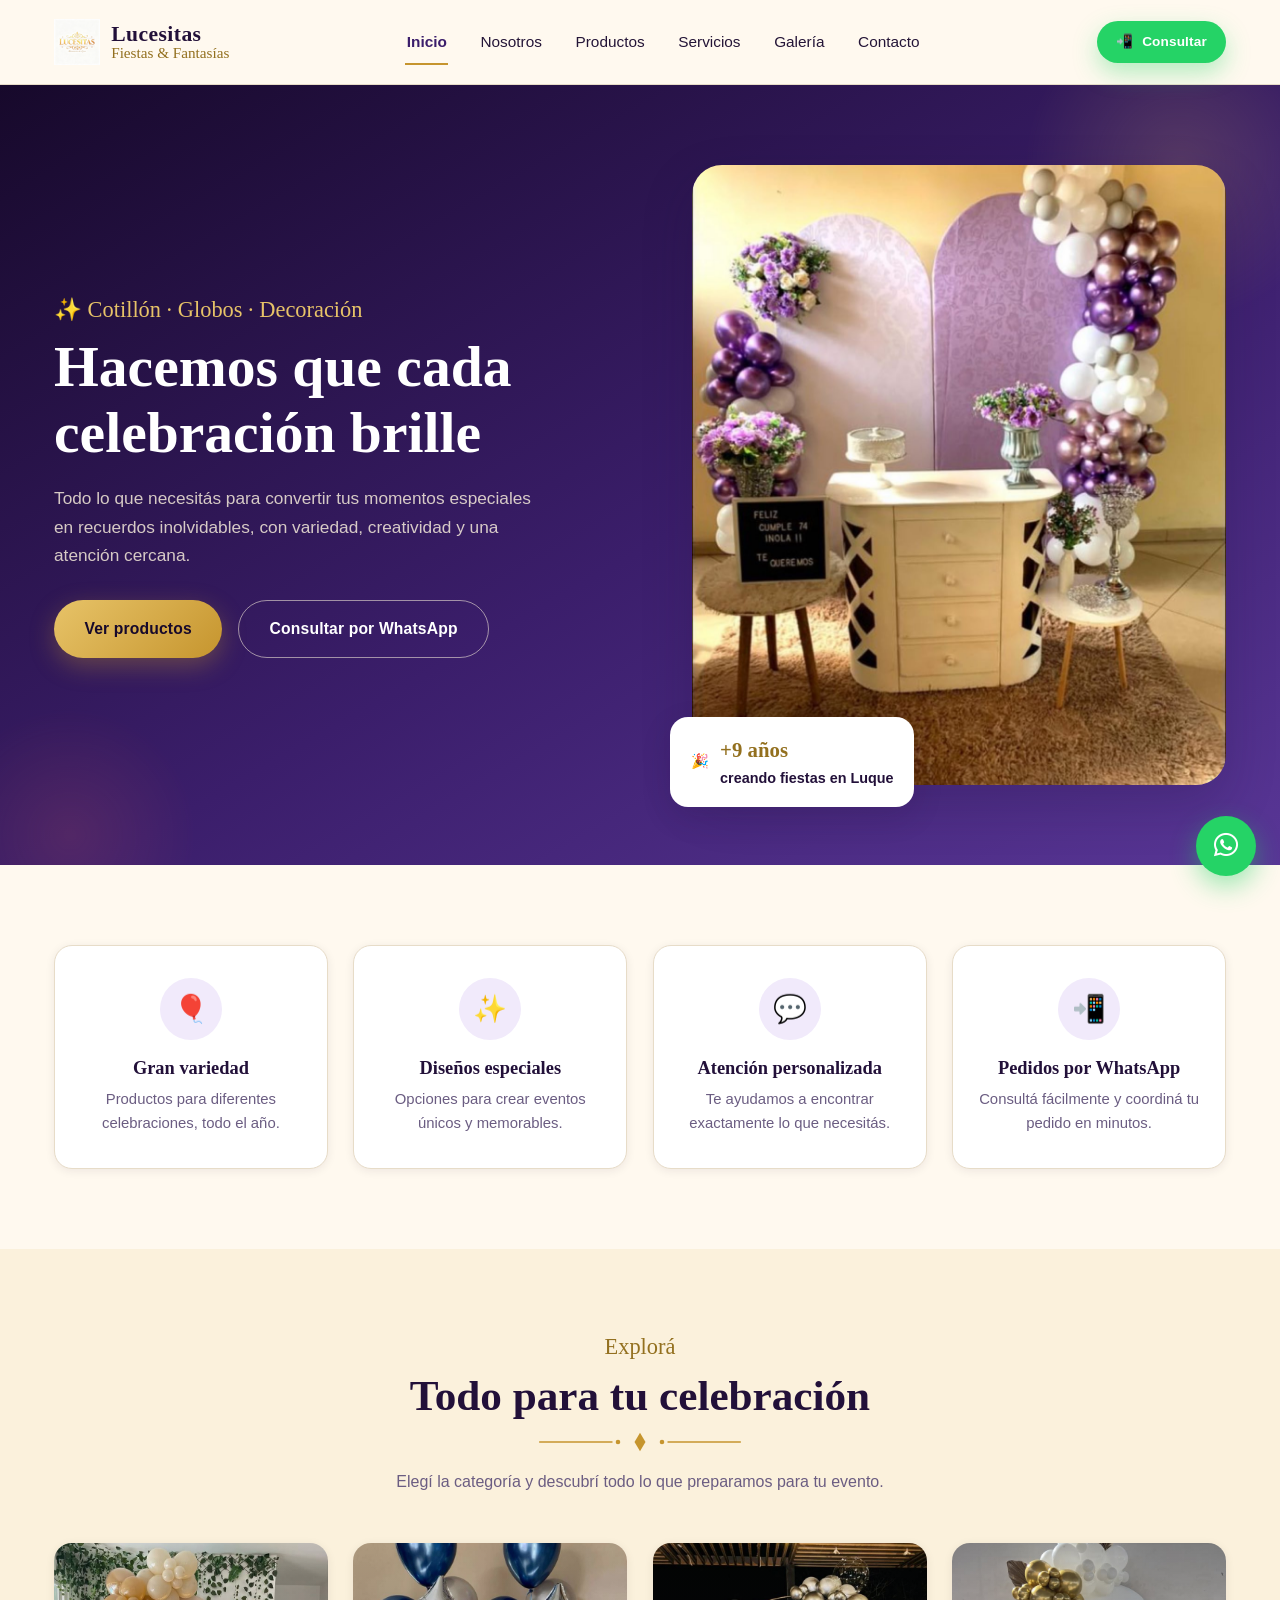
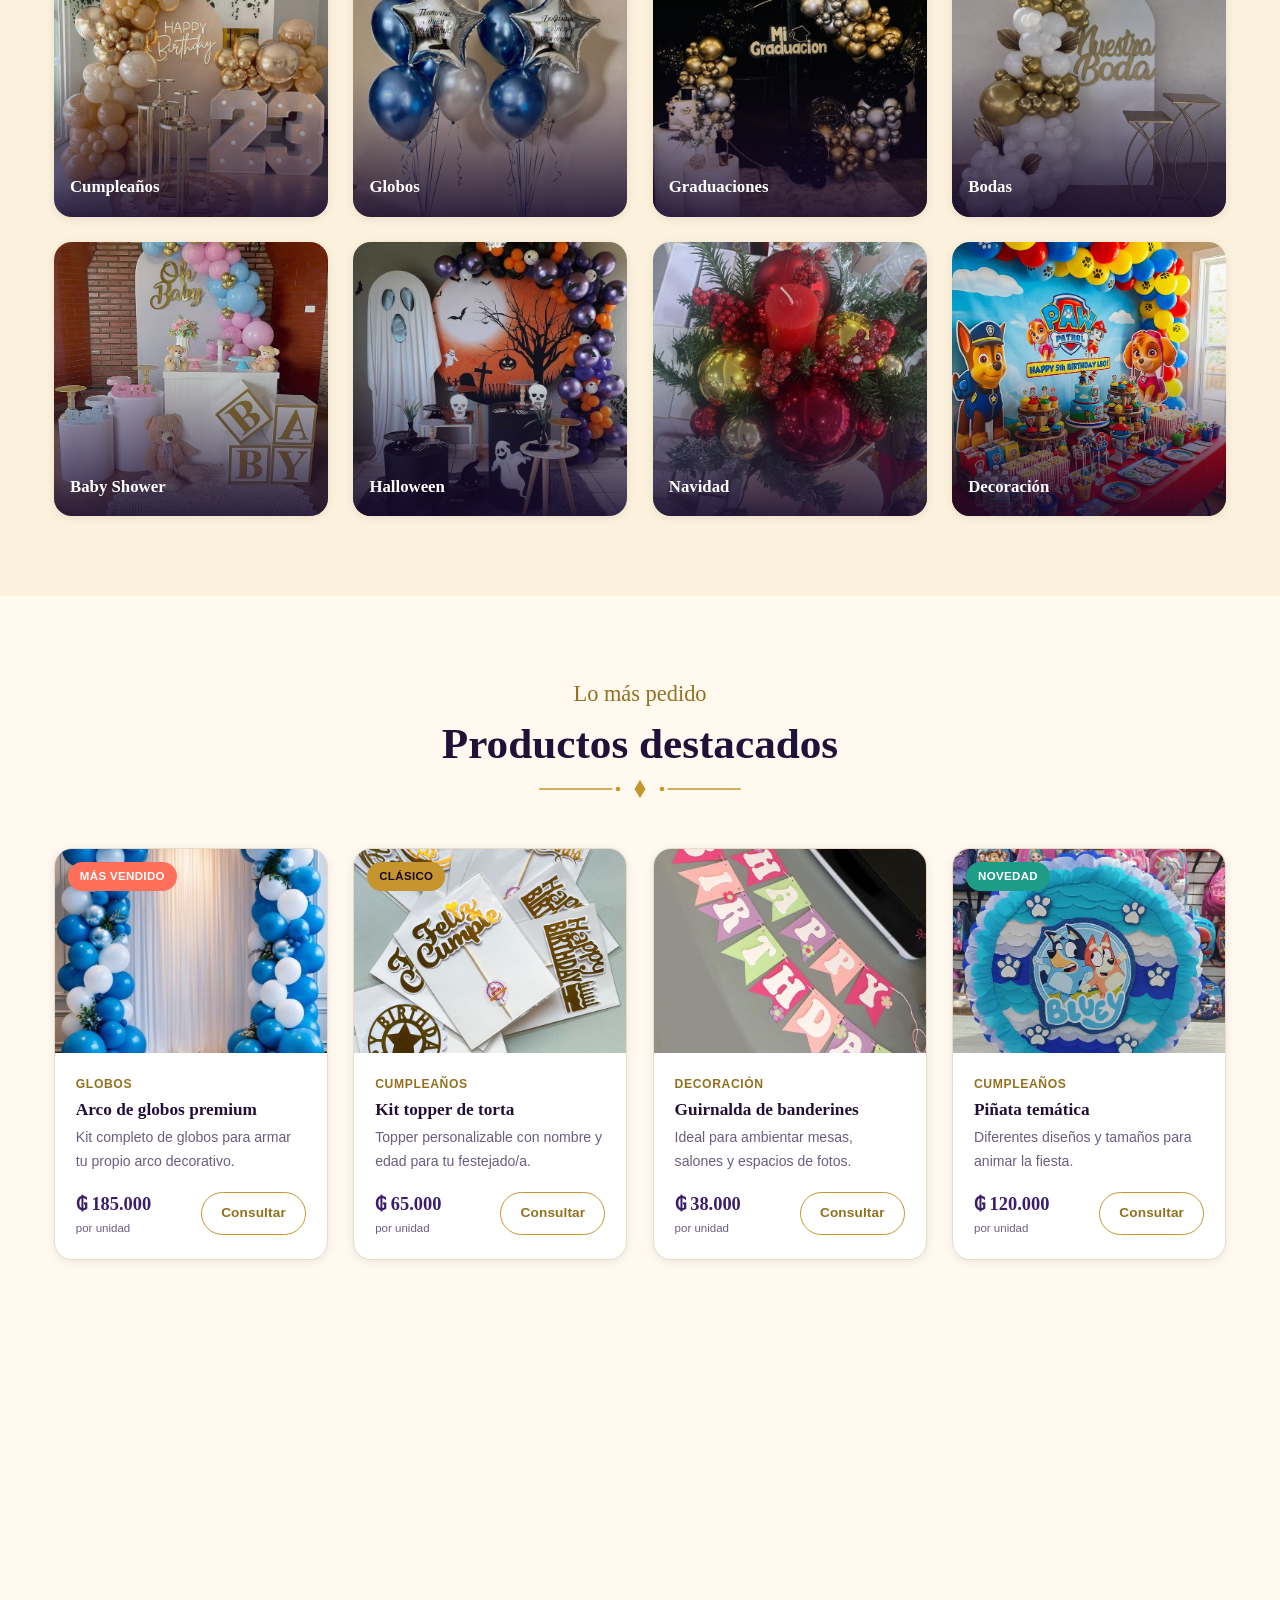
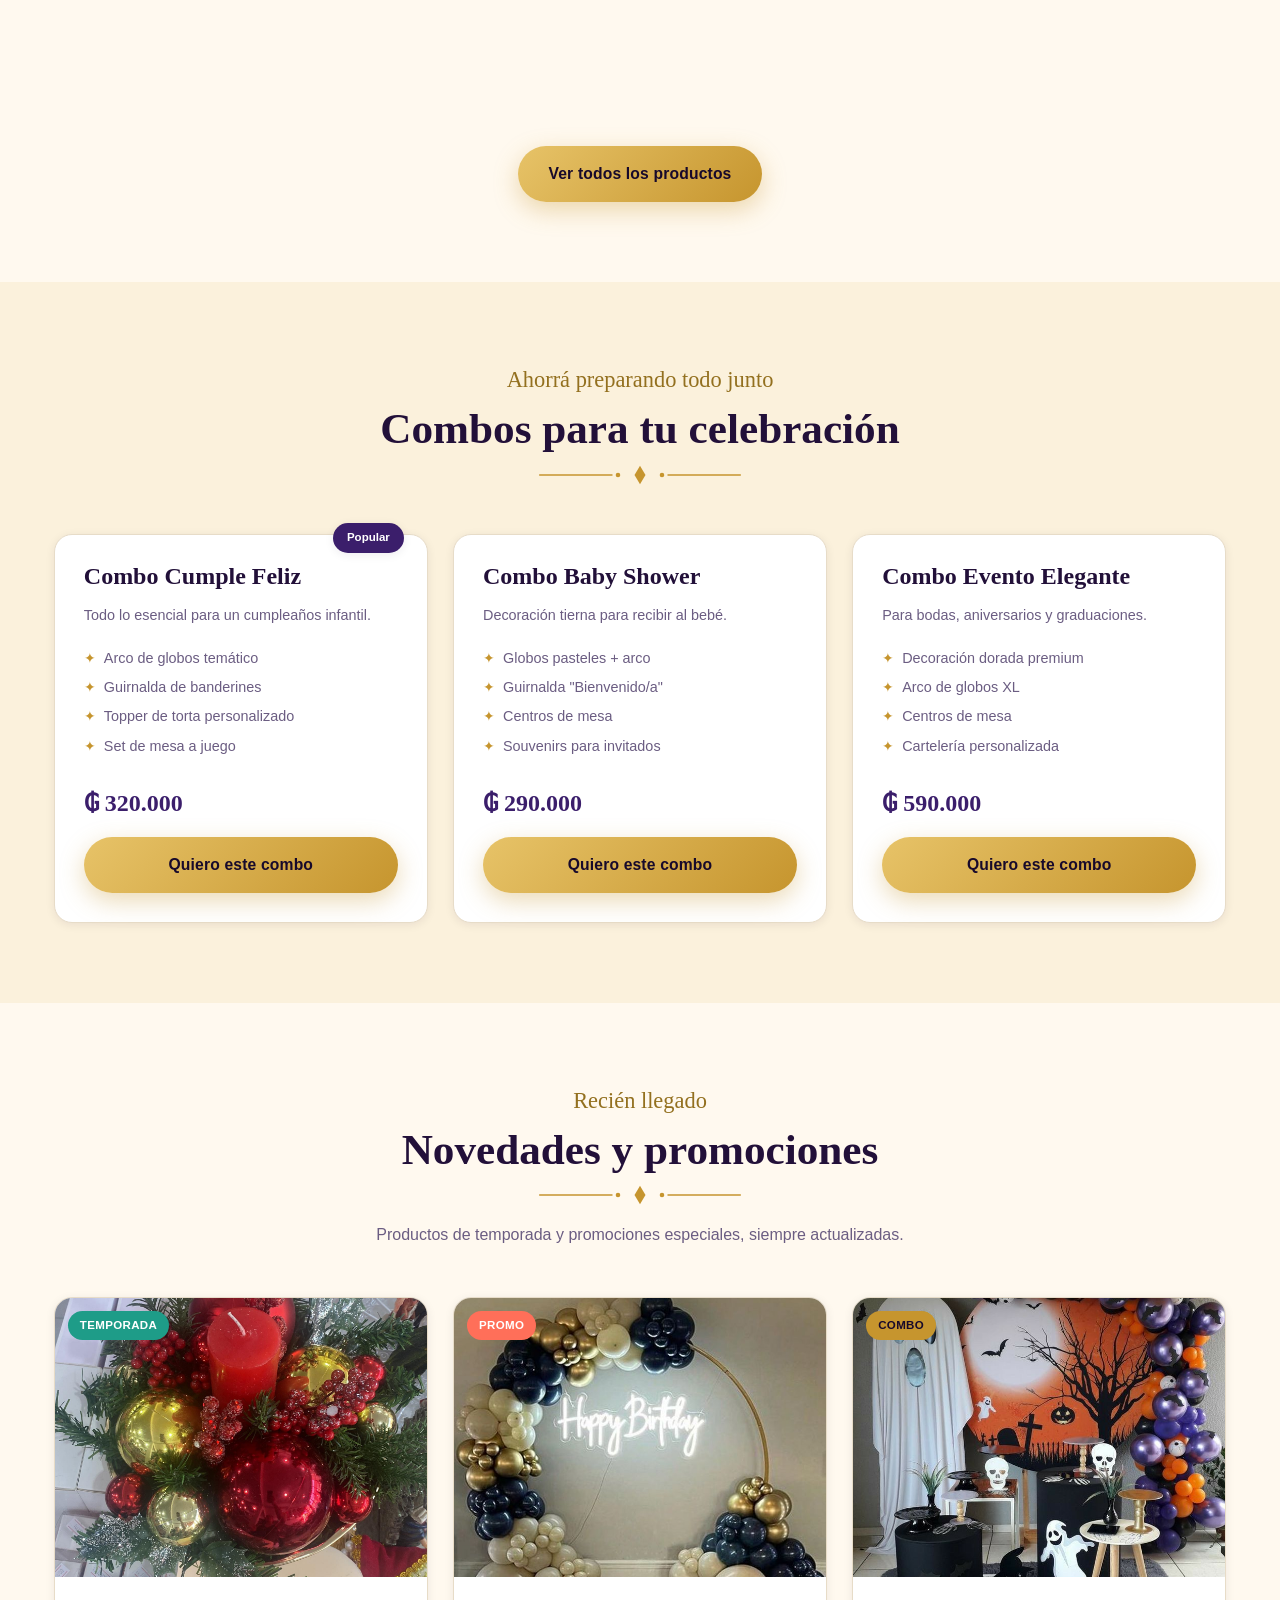
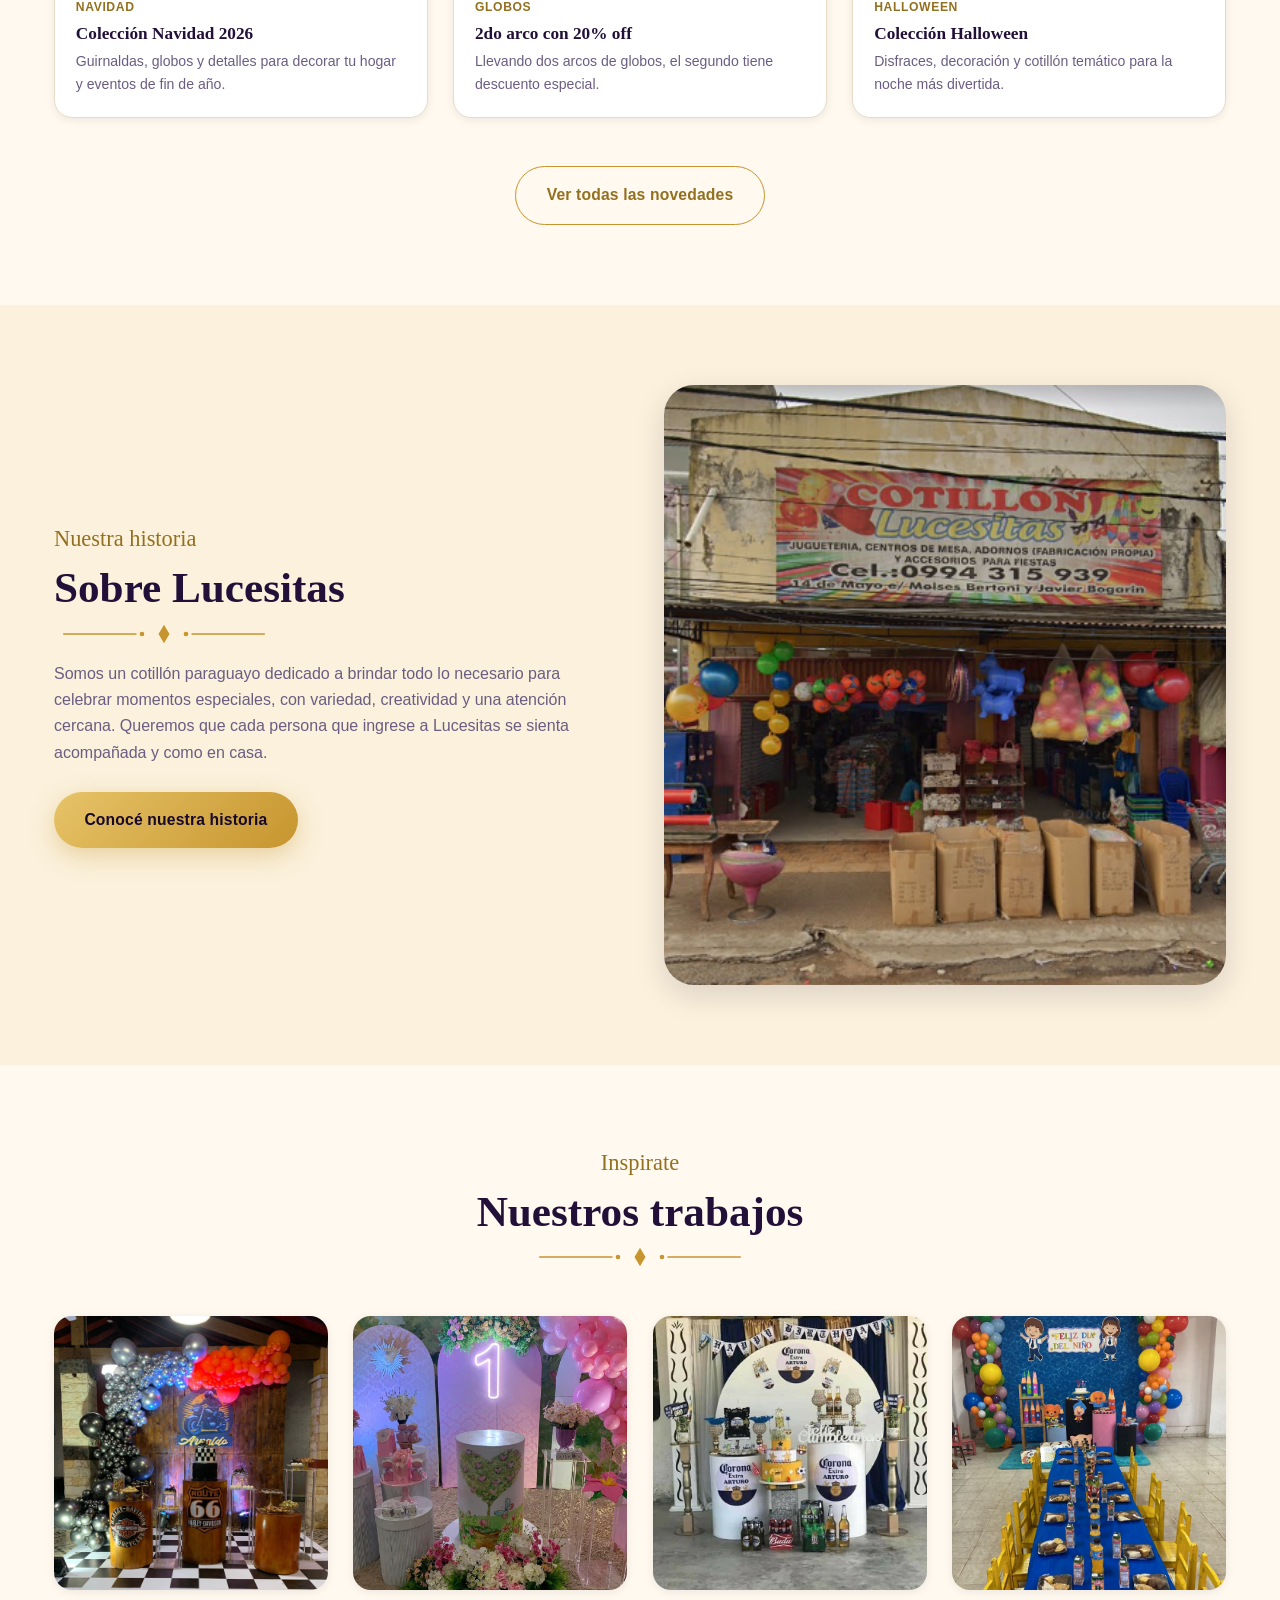
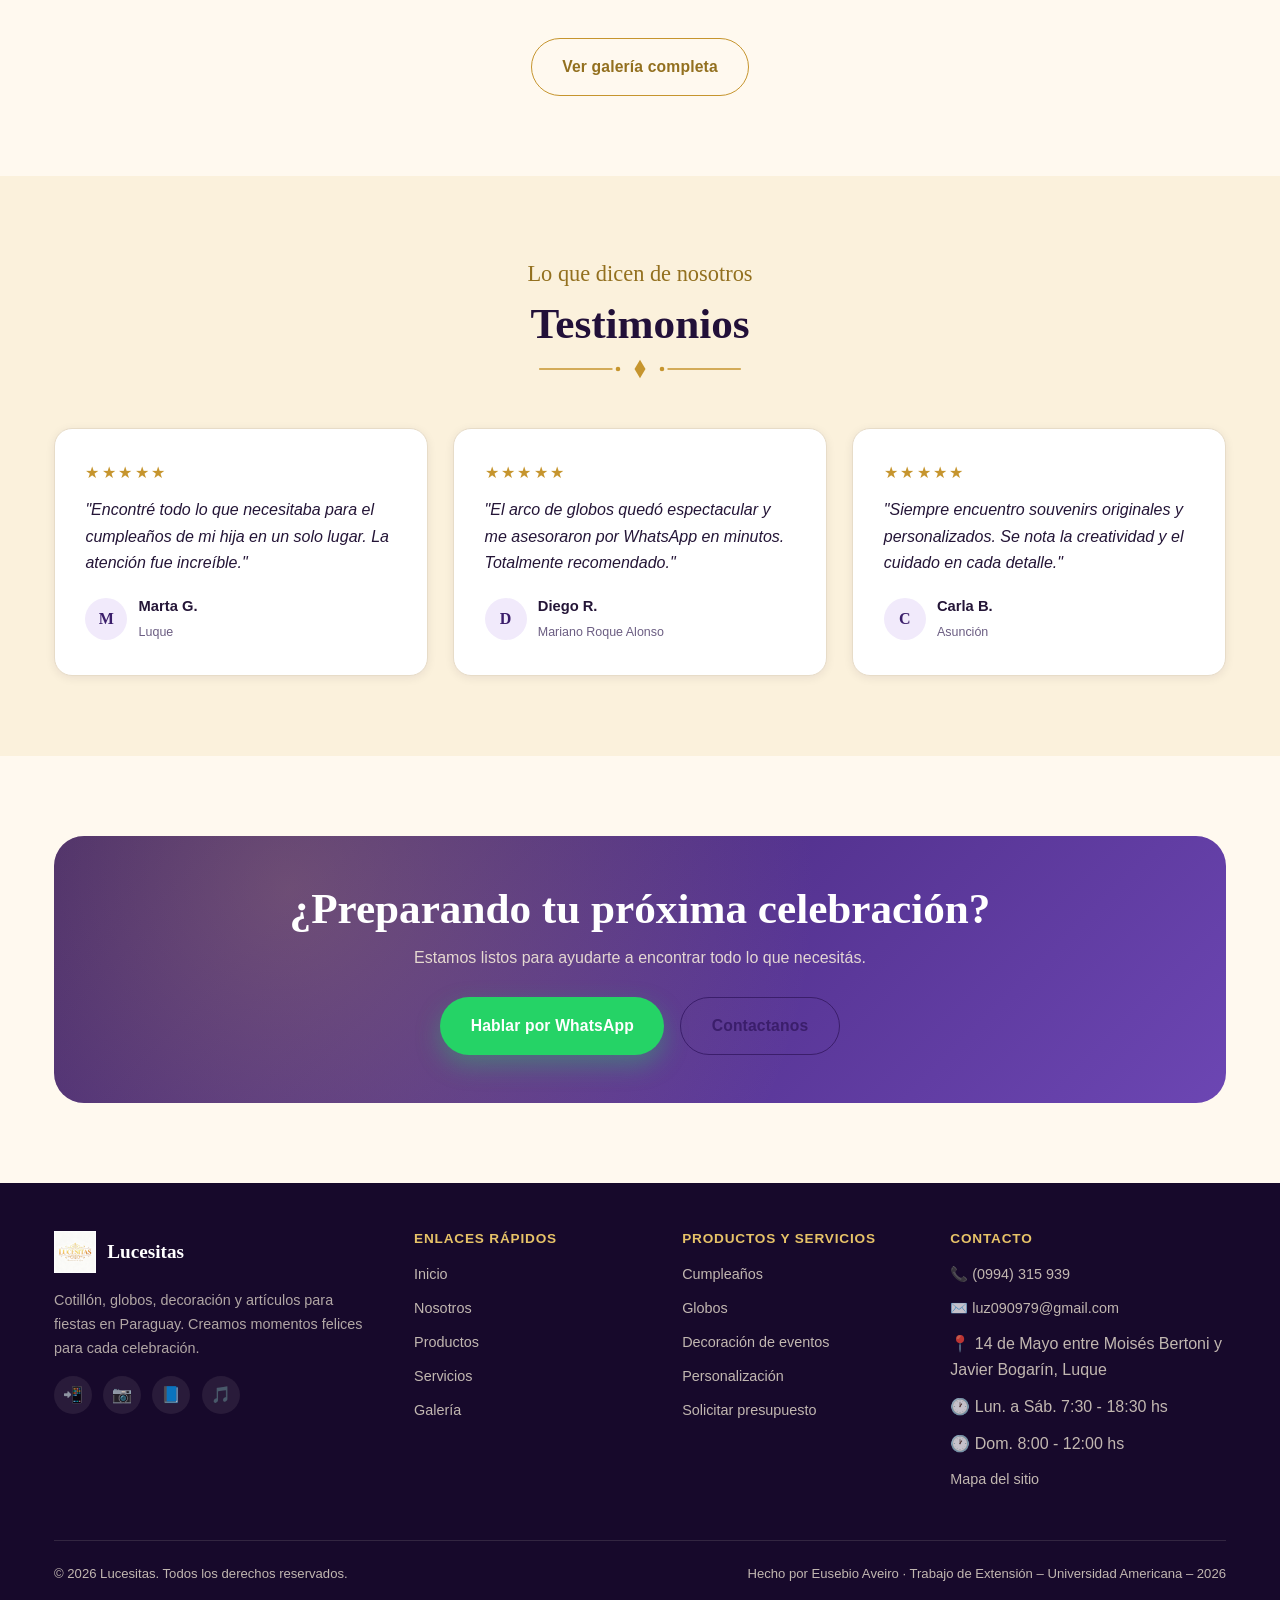
==== commit 3a435c91: "Add files via upload" ====
--- a/index.html
+++ b/index.html
@@ -383,7 +383,7 @@
         <article class="product-card card reveal">
           <div class="product-card__media">
             <span class="product-card__badge product-card__badge--gold">Combo</span>
-            <img src="assets/images/Halloween coleccion.jfif" alt="Colección Halloween">
+            <img src="assets/images/halloween.jfif" alt="Colección Halloween">
           </div>
           <div class="product-card__body">
             <span class="product-card__category">Halloween</span>
